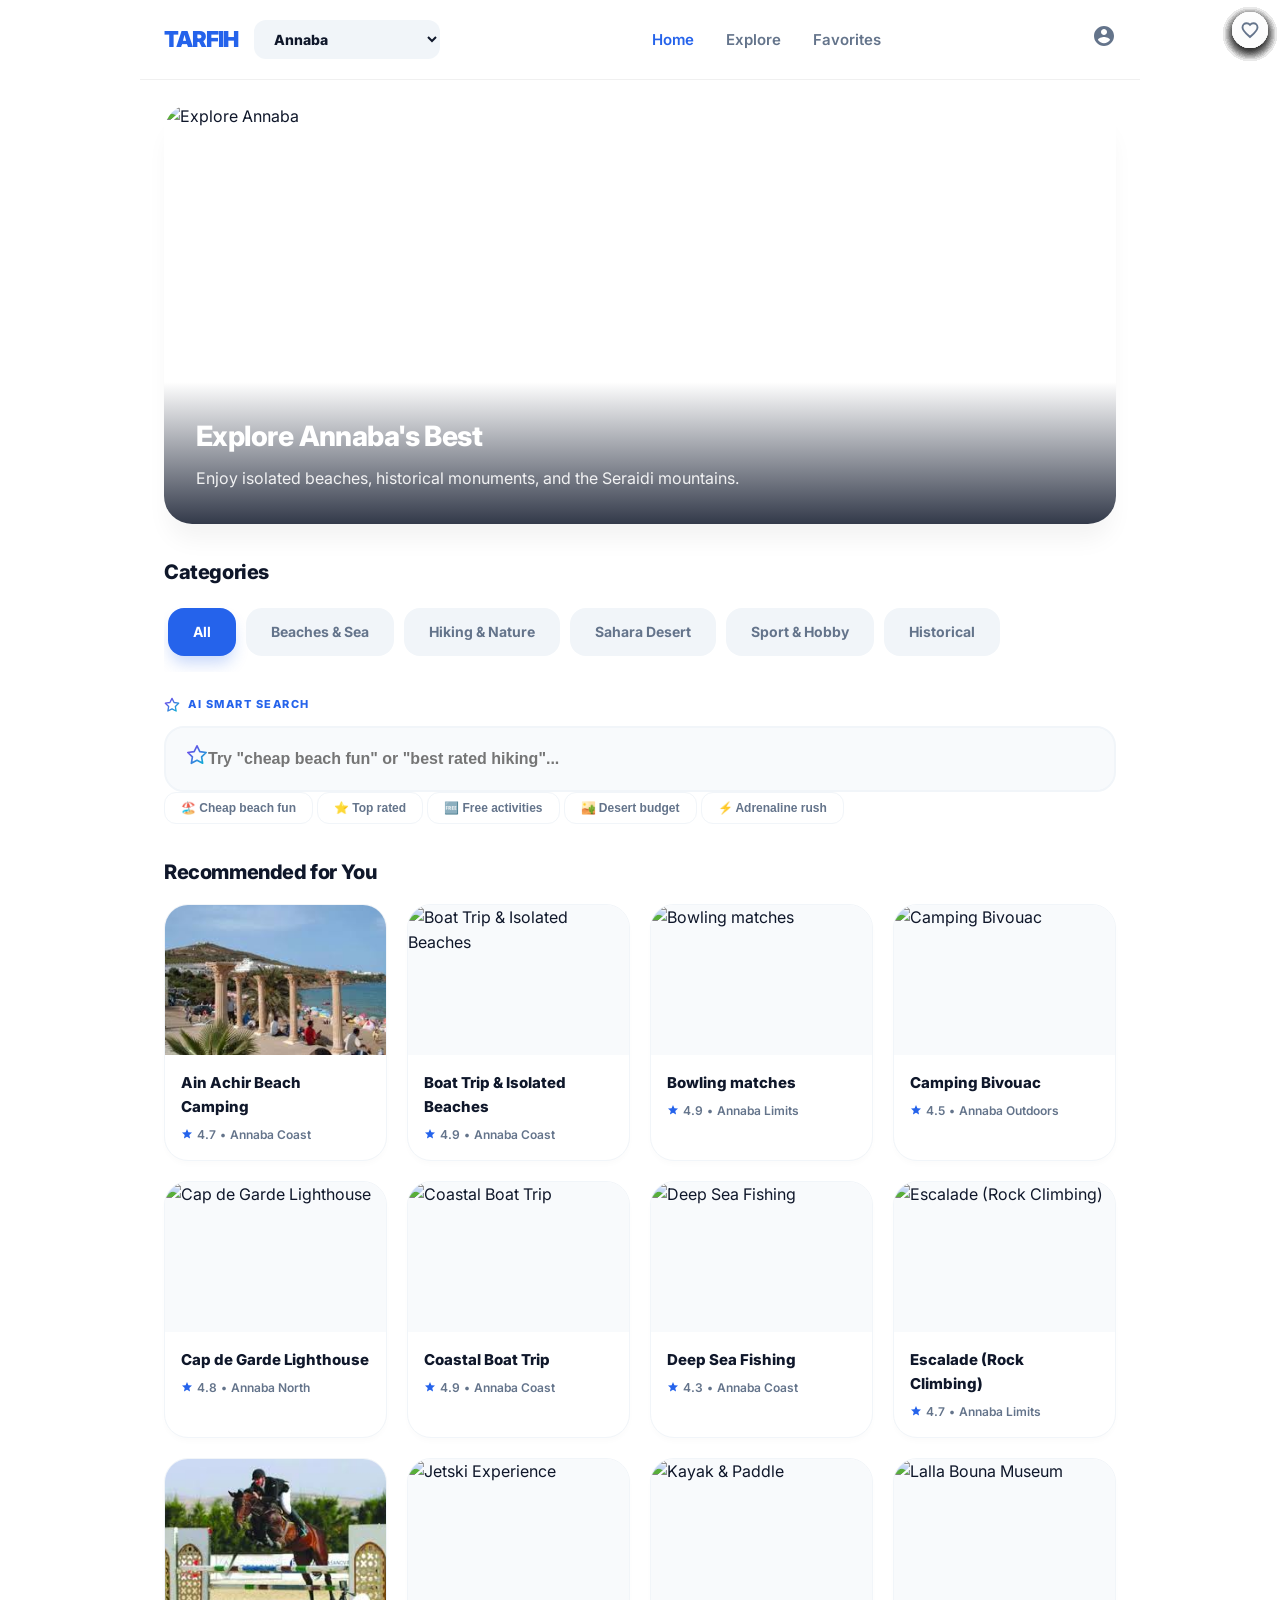
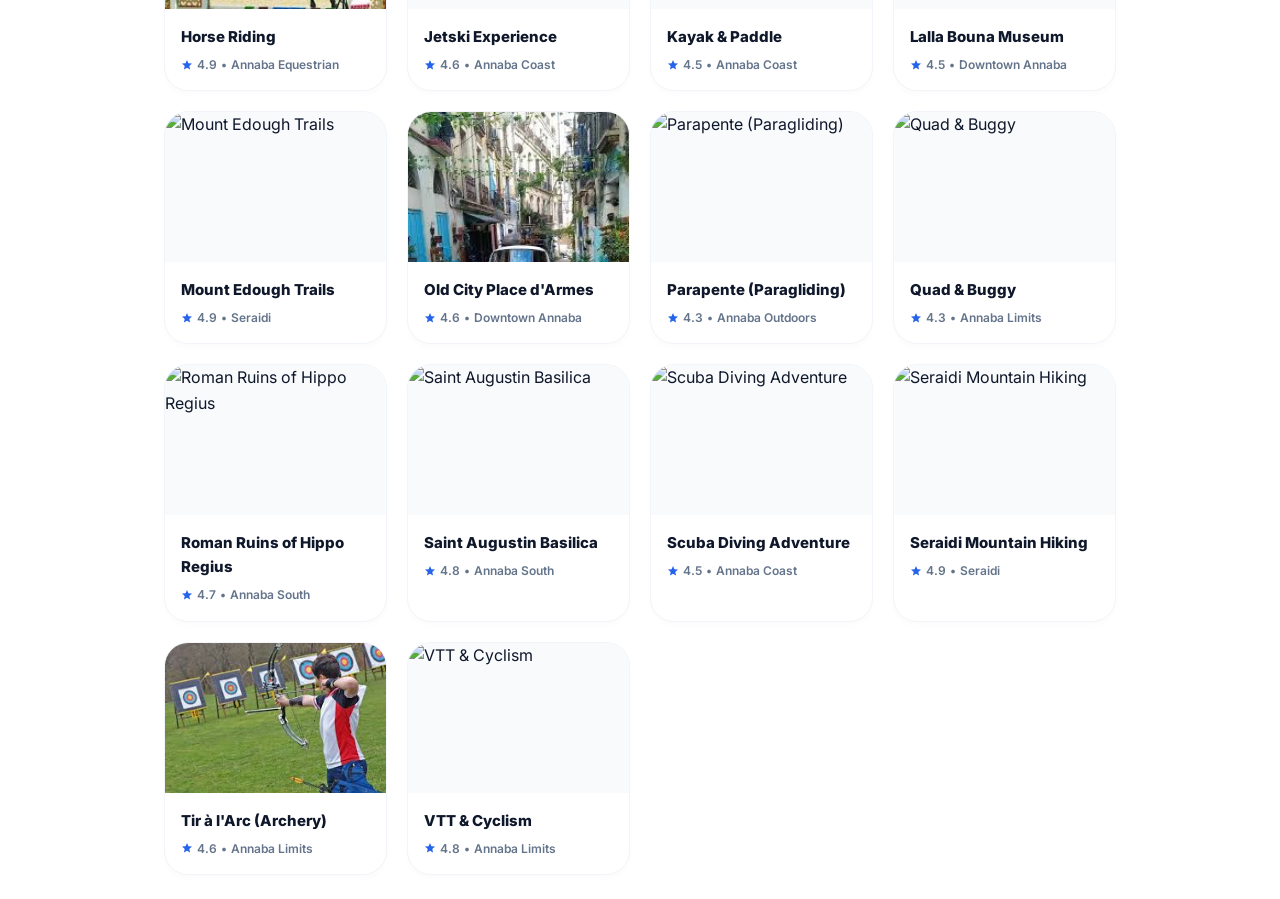
==== index.html @ d7047abb "Initialize project and add hosting configurations" ====
<!DOCTYPE html>
<html lang="en">

<head>
    <meta charset="UTF-8">
    <meta name="viewport" content="width=device-width, initial-scale=1.0">
    <title>Tarfih - Tourism & Entertainment</title>
    <link rel="stylesheet" href="style.css">
    <link href="https://fonts.googleapis.com/css2?family=Inter:wght@400;500;600;700;800&display=swap" rel="stylesheet">
</head>

<body>
    <div class="app-container">
        <header>
            <div class="header-left" style="display: flex; align-items: center; gap: 16px;">
                <div class="logo">TARFIH</div>
                <select id="location-select" class="location-select">
                    <option value="Annaba" selected>Annaba</option>
                    <option value="Algiers">Algiers</option>
                    <option value="Oran">Oran</option>
                    <option value="Jijel">Jijel</option>
                    <option value="Skikda">Skikda</option>
                    <option value="Adrar">Adrar</option>
                    <option value="Tamanrasset">Tamanrasset</option>
                    <option value="Tamenrasset">Tamenrasset</option>
                    <option value="Timimoun">Timimoun</option>
                    <option value="Ilizi">Ilizi</option>
                    <option value="Djanet">Djanet</option>
                    <option value="Current">📍 Use My Location</option>
                </select>
            </div>
            <nav class="desktop-nav">
                <div class="nav-item active" data-target="home">Home</div>
                <div class="nav-item" data-target="explore">Explore</div>
                <div class="nav-item" data-target="favorites">Favorites</div>
            </nav>
            <div class="user-profile nav-item" data-target="profile" style="cursor: pointer;">
                <svg viewBox="0 0 24 24" width="24" height="24" fill="currentColor">
                    <path
                        d="M12 2C6.48 2 2 6.48 2 12s4.48 10 10 10 10-4.48 10-10S17.52 2 12 2zm0 3c1.66 0 3 1.34 3 3s-1.34 3-3 3-3-1.34-3-3 1.34-3 3-3zm0 14.2c-2.5 0-4.71-1.28-6-3.22.03-1.99 4-3.08 6-3.08 1.99 0 5.97 1.09 6 3.08-1.29 1.94-3.5 3.22-6 3.22z" />
                </svg>
            </div>
        </header>

        <main id="app-content">
            <!-- In Progress Message (Hidden by default) -->
            <div id="in-progress-message" class="in-progress-container" style="display: none;">
                <div class="in-progress-icon">🚧</div>
                <h3>We're expanding!</h3>
                <p>Tarfih is currently only available fully in Annaba. We are working hard to bring the best experiences
                    to <span id="target-city-name">this location</span> soon.</p>
            </div>

            <!-- Home Section -->
            <section id="home" class="section active">
                <div class="featured-card">
                    <img src="https://billetsalgerie.com/wp-content/uploads/2025/04/Annaba.jpg" alt="Explore Annaba"
                        id="featured-img" style="object-position: center;">
                    <div class="featured-content">
                        <h2>Explore Annaba's Best</h2>
                        <p>Enjoy isolated beaches, historical monuments, and the Seraidi mountains.</p>
                    </div>
                </div>

                <h2>Categories</h2>
                <div class="categories">
                    <div class="category-pill active" data-cat="All">All</div>
                    <div class="category-pill" data-cat="Beaches">Beaches & Sea</div>
                    <div class="category-pill" data-cat="Hiking">Hiking & Nature</div>
                    <div class="category-pill" data-cat="Sahara">Sahara Desert</div>
                    <div class="category-pill" data-cat="Sport">Sport & Hobby</div>
                    <div class="category-pill" data-cat="Historical">Historical</div>
                </div>

                <div class="ai-search-wrapper">
                    <div class="ai-search-label">
                        <svg viewBox="0 0 24 24" width="16" height="16" fill="none" stroke="url(#ai-grad-label)"
                            stroke-width="2" stroke-linecap="round" stroke-linejoin="round">
                            <defs>
                                <linearGradient id="ai-grad-label" x1="0%" y1="0%" x2="100%" y2="100%">
                                    <stop offset="0%" stop-color="#7C3AED" />
                                    <stop offset="100%" stop-color="#06B6D4" />
                                </linearGradient>
                            </defs>
                            <path
                                d="M12 2L15.09 8.26L22 9.27L17 14.14L18.18 21.02L12 17.77L5.82 21.02L7 14.14L2 9.27L8.91 8.26L12 2Z" />
                        </svg>
                        <span>AI Smart Search</span>
                    </div>
                    <div class="ai-search-container" id="ai-search-container">
                        <div class="ai-search-icon">
                            <svg viewBox="0 0 24 24" width="22" height="22" fill="none" stroke="url(#ai-grad)"
                                stroke-width="1.8" stroke-linecap="round" stroke-linejoin="round">
                                <defs>
                                    <linearGradient id="ai-grad" x1="0%" y1="0%" x2="100%" y2="100%">
                                        <stop offset="0%" stop-color="#7C3AED" />
                                        <stop offset="100%" stop-color="#06B6D4" />
                                    </linearGradient>
                                </defs>
                                <path
                                    d="M12 2L15.09 8.26L22 9.27L17 14.14L18.18 21.02L12 17.77L5.82 21.02L7 14.14L2 9.27L8.91 8.26L12 2Z" />
                            </svg>
                        </div>
                        <input type="text" id="ai-search-input"
                            placeholder='Try "cheap beach fun" or "best rated hiking"...' autocomplete="off">
                        <button class="ai-search-clear" id="ai-search-clear" title="Clear search"
                            style="display:none;">&times;</button>
                    </div>
                    <div class="ai-search-chips" id="ai-search-chips">
                        <button class="ai-chip" data-query="cheap beach activities">&#127958;&#65039; Cheap beach
                            fun</button>
                        <button class="ai-chip" data-query="best rated adventure">&#11088; Top rated</button>
                        <button class="ai-chip" data-query="free things to do">&#127379; Free activities</button>
                        <button class="ai-chip" data-query="desert experience under 5000">&#127964;&#65039; Desert
                            budget</button>
                        <button class="ai-chip" data-query="adrenaline sports">&#9889; Adrenaline rush</button>
                    </div>
                    <div class="ai-search-summary" id="ai-search-summary" style="display:none;"></div>
                </div>

                <h2>Recommended for You</h2>
                <div class="card-grid" id="recommended-grid">
                    <!-- Cards will be injected by JS -->
                </div>
            </section>

            <!-- Explore Section -->
            <section id="explore" class="section">
                <h2>Explore New Places</h2>
                <div class="card-grid" id="explore-grid">
                    <!-- Cards will be injected by JS -->
                </div>
            </section>

            <!-- Favorites Section -->
            <section id="favorites" class="section">
                <h2>Your Favorites</h2>
                <div class="card-grid" id="favorites-grid">
                    <p style="color: var(--text-muted); text-align: center; margin-top: 40px;">No favorites yet. Start
                        exploring!</p>
                </div>
            </section>

            <!-- Profile Section -->
            <section id="profile" class="section">
                <h2>Profile</h2>
                <div class="profile-card"
                    style="background: var(--surface); padding: 24px; border-radius: 20px; text-align: center;">
                    <div
                        style="width: 80px; height: 80px; background: var(--primary); border-radius: 50%; margin: 0 auto 16px;">
                    </div>
                    <h3>Guest User</h3>
                    <p style="color: var(--text-muted);">Sign in to save your progress</p>
                </div>
            </section>

            <!-- Offer Details Section (Hidden by default, shown via JS) -->
            <section id="offer-details" class="section">
                <button id="back-button"
                    style="background: none; border: none; color: var(--text); display: flex; align-items: center; gap: 8px; font-size: 16px; margin-bottom: 20px; cursor: pointer;">
                    <svg width="24" height="24" fill="currentColor" viewBox="0 0 24 24">
                        <path d="M20 11H7.83l5.59-5.59L12 4l-8 8 8 8 1.41-1.41L7.83 13H20v-2z" />
                    </svg>
                    Back
                </button>
                <div id="offer-content">
                    <!-- Dynamic details injected via JS -->
                </div>
            </section>
        </main>

        <nav class="bottom-nav">
            <div class="nav-item active" data-target="home">
                <svg viewBox="0 0 24 24" fill="currentColor">
                    <path d="M10 20v-6h4v6h5v-8h3L12 3 2 12h3v8z" />
                </svg>
                <div class="nav-label">Home</div>
            </div>
            <div class="nav-item" data-target="explore">
                <svg viewBox="0 0 24 24" fill="currentColor">
                    <path
                        d="M15.5 14h-.79l-.28-.27C15.41 12.59 16 11.11 16 9.5 16 5.91 13.09 3 9.5 3S3 5.91 3 9.5 5.91 16 9.5 16c1.61 0 3.09-.59 4.23-1.57l.27.28v.79l5 4.99L20.49 19l-4.99-5zm-6 0C7.01 14 5 11.99 5 9.5S7.01 5 9.5 5 14 7.01 14 9.5 11.99 14 9.5 14z" />
                </svg>
                <div class="nav-label">Explore</div>
            </div>
            <div class="nav-item" data-target="favorites">
                <svg viewBox="0 0 24 24" fill="currentColor">
                    <path
                        d="M12 21.35l-1.45-1.32C5.4 15.36 2 12.28 2 8.5 2 5.42 4.42 3 7.5 3c1.74 0 3.41.81 4.5 2.09C13.09 3.81 14.76 3 16.5 3 19.58 3 22 5.42 22 8.5c0 3.78-3.4 6.86-8.55 11.54L12 21.35z" />
                </svg>
                <div class="nav-label">Favorites</div>
            </div>
            <div class="nav-item" data-target="profile">
                <svg viewBox="0 0 24 24" fill="currentColor">
                    <path
                        d="M12 12c2.21 0 4-1.79 4-4s-1.79-4-4-4-4 1.79-4 4 1.79 4 4 4zm0 2c-2.67 0-8 1.34-8 4v2h16v-2c0-2.66-5.33-4-8-4z" />
                </svg>
                <div class="nav-label">Profile</div>
            </div>
        </nav>
    </div>
    <div id="modal-container"></div>
    <script src="script.js"></script>
</body>

</html>
---- style.css ----
:root {
    --primary: #2563eb;
    /* Modern Blue */
    --secondary: #1e40af;
    /* Darker Blue */
    --background: #ffffff;
    /* Pure White */
    --surface: #f8fafc;
    /* Light Cyan-Gray */
    --text: #0f172a;
    /* Deep Slate */
    --text-muted: #64748b;
    /* Muted Slate */
    --accent: #ef4444;
    /* Vibrant Red */
    --font-family: 'Inter', sans-serif;
    --shadow: 0 4px 6px -1px rgba(0, 0, 0, 0.1), 0 2px 4px -1px rgba(0, 0, 0, 0.06);
    --glass-bg: rgba(255, 255, 255, 0.82);
    --glass-border: rgba(0, 0, 0, 0.06);
}

* {
    margin: 0;
    padding: 0;
    box-sizing: border-box;
}

body {
    font-family: var(--font-family);
    background-color: var(--background);
    color: var(--text);
    line-height: 1.6;
    overflow-x: hidden;
    -webkit-tap-highlight-color: transparent;
}

.app-container {
    max-width: 100%;
    margin: 0 auto;
    min-height: 100vh;
    display: flex;
    flex-direction: column;
    padding-bottom: 70px;
    /* Space for bottom nav */
}

@media (min-width: 768px) {
    .app-container {
        max-width: 1000px; /* Slimmer for light mode elegance */
        padding-bottom: 0;
    }
}

/* Header */
header {
    padding: 20px 24px;
    display: flex;
    justify-content: space-between;
    align-items: center;
    position: sticky;
    top: 0;
    z-index: 1000;
    backdrop-filter: blur(16px);
    background: var(--glass-bg);
    border-bottom: 1px solid var(--glass-border);
}

.logo {
    font-size: 22px;
    font-weight: 900;
    letter-spacing: -1px;
    color: var(--primary);
}

.desktop-nav {
    display: none;
    gap: 32px;
}

.desktop-nav .nav-item {
    font-size: 15px;
    font-weight: 600;
    color: var(--text-muted);
    cursor: pointer;
    transition: all 0.2s cubic-bezier(0.4, 0, 0.2, 1);
}

.desktop-nav .nav-item:hover,
.desktop-nav .nav-item.active {
    color: var(--primary);
}

@media (min-width: 768px) {
    .desktop-nav {
        display: flex;
    }
}

/* Section Transitions */
.section {
    padding: 24px;
    display: none;
    animation: slideUp 0.6s cubic-bezier(0.16, 1, 0.3, 1);
}

.section.active {
    display: block;
}

@keyframes slideUp {
    from {
        opacity: 0;
        transform: translateY(20px);
    }
    to {
        opacity: 1;
        transform: translateY(0);
    }
}

h2 {
    font-size: 20px;
    margin: 24px 0 16px;
    font-weight: 800;
    color: var(--text);
    letter-spacing: -0.02em;
}

/* Featured Card Reset */
.featured-card {
    position: relative;
    width: 100%;
    height: 240px;
    border-radius: 28px;
    overflow: hidden;
    margin-bottom: 32px;
    box-shadow: 0 20px 25px -5px rgba(0, 0, 0, 0.05);
}

@media (min-width: 768px) {
    .featured-card { height: 420px; }
}

.featured-card img {
    width: 100%;
    height: 100%;
    object-fit: cover;
}

.featured-content {
    position: absolute;
    bottom: 0;
    left: 0;
    right: 0;
    padding: 32px;
    background: linear-gradient(transparent, rgba(15, 23, 42, 0.85));
}

.featured-content h2 { color: white; margin: 0 0 8px; font-size: 28px; }
.featured-content p { color: rgba(255, 255, 255, 0.9); font-size: 16px; }

/* Category Pills Enhancement */
.categories {
    display: flex;
    gap: 10px;
    overflow-x: auto;
    padding: 4px 4px 16px;
    margin-bottom: 24px;
    scrollbar-width: none;
}

.categories::-webkit-scrollbar { display: none; }

.category-pill {
    padding: 12px 24px;
    background: #f1f5f9;
    color: var(--text-muted);
    border-radius: 16px;
    white-space: nowrap;
    font-size: 14px;
    font-weight: 700;
    cursor: pointer;
    transition: all 0.3s ease;
    border: 1px solid transparent;
}

.category-pill:hover { background: #e2e8f0; color: var(--text); }

.category-pill.active {
    background: var(--primary);
    color: white;
    box-shadow: 0 10px 15px -3px rgba(37, 99, 235, 0.25);
}

/* Card Grid & Cards */
.card-grid {
    display: grid;
    grid-template-columns: repeat(2, 1fr);
    gap: 16px;
}

@media (min-width: 768px) {
    .card-grid {
        grid-template-columns: repeat(auto-fill, minmax(220px, 1fr));
        gap: 20px;
    }
}

.venue-card {
    background: white;
    border-radius: 24px;
    overflow: hidden;
    border: 1px solid #f1f5f9;
    transition: all 0.4s cubic-bezier(0.175, 0.885, 0.32, 1.275);
    box-shadow: 0 4px 6px -1px rgba(0, 0, 0, 0.02);
}

.venue-card:hover {
    transform: translateY(-8px);
    box-shadow: 0 20px 25px -5px rgba(0, 0, 0, 0.08);
    border-color: var(--primary);
}

.venue-img {
    height: 150px;
    background: #f8fafc;
}

.venue-info { padding: 16px; }
.venue-title { font-size: 15px; font-weight: 800; color: var(--text); margin-bottom: 6px; }
.venue-meta { font-size: 12px; font-weight: 600; color: var(--text-muted); display: flex; align-items: center; gap: 4px; }

/* AI search Refined for Light Mode */
.ai-search-wrapper { margin: 16px 0 32px; }
.ai-search-label { 
    display: flex; 
    align-items: center; 
    gap: 8px; 
    margin-bottom: 12px; 
    font-size: 11px; 
    font-weight: 800; 
    color: var(--primary); 
    text-transform: uppercase; 
    letter-spacing: 1.5px;
}

.ai-search-container {
    display: flex;
    align-items: center;
    background: #f8fafc;
    border: 2px solid #f1f5f9;
    border-radius: 20px;
    padding: 16px 20px;
    transition: all 0.3s cubic-bezier(0.4, 0, 0.2, 1);
}

.ai-search-container:focus-within {
    background: white;
    border-color: var(--primary);
    box-shadow: 0 0 0 4px rgba(37, 99, 235, 0.08);
}

#ai-search-input {
    flex: 1;
    background: transparent;
    border: none;
    color: var(--text);
    font-size: 16px;
    font-weight: 600;
    outline: none;
}

.ai-chip {
    padding: 8px 16px;
    background: white;
    border: 1px solid #f1f5f9;
    border-radius: 12px;
    font-size: 12px;
    font-weight: 700;
    color: var(--text-muted);
    transition: all 0.2s;
}

.ai-chip:hover { border-color: var(--primary); color: var(--primary); }
.ai-chip.active { background: #eff6ff; color: var(--primary); border-color: var(--primary); }

.ai-search-summary {
    margin-top: 16px;
    background: #f0f9ff;
    border: 1px solid #e0f2fe;
    padding: 12px 16px;
    border-radius: 14px;
    font-size: 13px;
    color: #0369a1;
    font-weight: 600;
}

.ai-keyword { background: #bae6fd; padding: 2px 8px; border-radius: 6px; color: #0284c7; }

/* Bottom Nav Light */
.bottom-nav {
    position: fixed;
    bottom: 0;
    left: 0;
    width: 100%;
    height: 75px;
    background: rgba(255, 255, 255, 0.9);
    backdrop-filter: blur(12px);
    display: flex;
    justify-content: space-around;
    align-items: center;
    border-top: 1px solid var(--glass-border);
}

@media (min-width: 768px) { .bottom-nav { display: none; } }

.nav-item { color: var(--text-muted); font-weight: 700; }
.nav-item.active { color: var(--primary); }
.nav-label { font-size: 11px; margin-top: 4px; }

/* Offer Details Expansion */
.offer-hero { width: 100%; height: 280px; border-radius: 32px; box-shadow: 0 20px 25px -5px rgba(0, 0, 0, 0.05); }
@media (min-width: 768px) { .offer-hero { height: 500px; } }

.offer-header { margin: 24px 0 16px; }
.offer-title { font-size: 32px; font-weight: 900; letter-spacing: -0.04em; }
.offer-price { font-size: 24px; font-weight: 900; color: var(--primary); }

.offer-provider-card {
    background: #f8fafc;
    border: 1px solid #f1f5f9;
    padding: 24px;
    border-radius: 24px;
    margin-bottom: 32px;
}

.provider-avatar { width: 56px; height: 56px; background: var(--primary); border-radius: 16px; color: white; display:flex; align-items:center; justify-content:center; font-size: 20px; font-weight: 900; }

.offer-description { font-size: 17px; line-height: 1.8; color: var(--text-muted); margin-bottom: 40px; }

.book-btn {
    width: 100%;
    padding: 22px;
    background: var(--primary);
    color: white;
    border: none;
    border-radius: 20px;
    font-size: 17px;
    font-weight: 800;
    transition: all 0.3s cubic-bezier(0.34, 1.56, 0.64, 1);
    box-shadow: 0 10px 15px -3px rgba(37, 99, 235, 0.3);
}

.book-btn:hover { transform: translateY(-3px); box-shadow: 0 20px 25px -5px rgba(37, 99, 235, 0.3); }

/* Location Selector Refined */
.location-select {
    background: #f1f5f9;
    font-family: var(--font-family);
    border: none;
    padding: 10px 16px;
    border-radius: 12px;
    color: var(--text);
    font-weight: 800;
    font-size: 14px;
    cursor: pointer;
}

.in-progress-container { padding: 80px 24px; text-align: center; }
.in-progress-icon { font-size: 72px; margin-bottom: 24px; }

/* Favorites Heart Icon */
.heart-btn {
    position: absolute;
    top: 12px;
    right: 12px;
    width: 36px;
    height: 36px;
    background: rgba(255, 255, 255, 0.85);
    backdrop-filter: blur(8px);
    border-radius: 50%;
    display: flex;
    align-items: center;
    justify-content: center;
    cursor: pointer;
    transition: all 0.3s cubic-bezier(0.175, 0.885, 0.32, 1.275);
    z-index: 10;
    border: none;
    box-shadow: 0 4px 12px rgba(0,0,0,0.1);
}

.heart-btn svg {
    width: 18px;
    height: 18px;
    fill: none;
    stroke: var(--text-muted);
    stroke-width: 2.5;
    transition: all 0.3s ease;
}

.heart-btn.active svg {
    fill: #ff4d6d;
    stroke: #ff4d6d;
    animation: heartBeat 0.4s ease-out;
}

@keyframes heartBeat {
    0% { transform: scale(1); }
    50% { transform: scale(1.3); }
    100% { transform: scale(1); }
}

/* Modal System */
.modal-overlay {
    position: fixed;
    top: 0;
    left: 0;
    width: 100%;
    height: 100%;
    background: rgba(15, 23, 42, 0.4);
    backdrop-filter: blur(8px);
    z-index: 5000;
    display: flex;
    align-items: flex-end;
    justify-content: center;
    opacity: 0;
    visibility: hidden;
    transition: all 0.4s cubic-bezier(0.16, 1, 0.3, 1);
}

@media (min-width: 768px) {
    .modal-overlay { align-items: center; }
}

.modal-overlay.active {
    opacity: 1;
    visibility: visible;
}

.modal-card {
    background: white;
    width: 100%;
    max-width: 500px;
    border-radius: 32px 32px 0 0;
    padding: 32px;
    transform: translateY(100%);
    transition: transform 0.4s cubic-bezier(0.16, 1, 0.3, 1);
    box-shadow: 0 -10px 40px rgba(0,0,0,0.1);
}

@media (min-width: 768px) {
    .modal-card { border-radius: 32px; transform: translateY(30px) scale(0.95); }
}

.modal-overlay.active .modal-card {
    transform: translateY(0) scale(1);
}

.modal-header {
    display: flex;
    justify-content: space-between;
    align-items: center;
    margin-bottom: 24px;
}

.modal-close {
    width: 32px;
    height: 32px;
    border-radius: 50%;
    background: #f1f5f9;
    border: none;
    cursor: pointer;
    font-size: 20px;
}

.form-group {
    margin-bottom: 20px;
}

.form-group label {
    display: block;
    font-size: 13px;
    font-weight: 700;
    margin-bottom: 8px;
    color: var(--text-muted);
}

.form-input {
    width: 100%;
    padding: 14px 18px;
    background: #f8fafc;
    border: 2px solid #f1f5f9;
    border-radius: 12px;
    font-family: inherit;
    font-size: 15px;
    font-weight: 600;
    outline: none;
    transition: border-color 0.2s;
}

.form-input:focus { border-color: var(--primary); }

/* Success Animation */
.booking-success {
    text-align: center;
    padding: 20px 0;
}

.success-icon {
    width: 80px;
    height: 80px;
    background: #22c55e;
    color: white;
    border-radius: 50%;
    display: flex;
    align-items: center;
    justify-content: center;
    font-size: 40px;
    margin: 0 auto 20px;
    animation: successPop 0.6s cubic-bezier(0.175, 0.885, 0.32, 1.275);
}

@keyframes successPop {
    0% { transform: scale(0); }
    80% { transform: scale(1.1); }
    100% { transform: scale(1); }
}
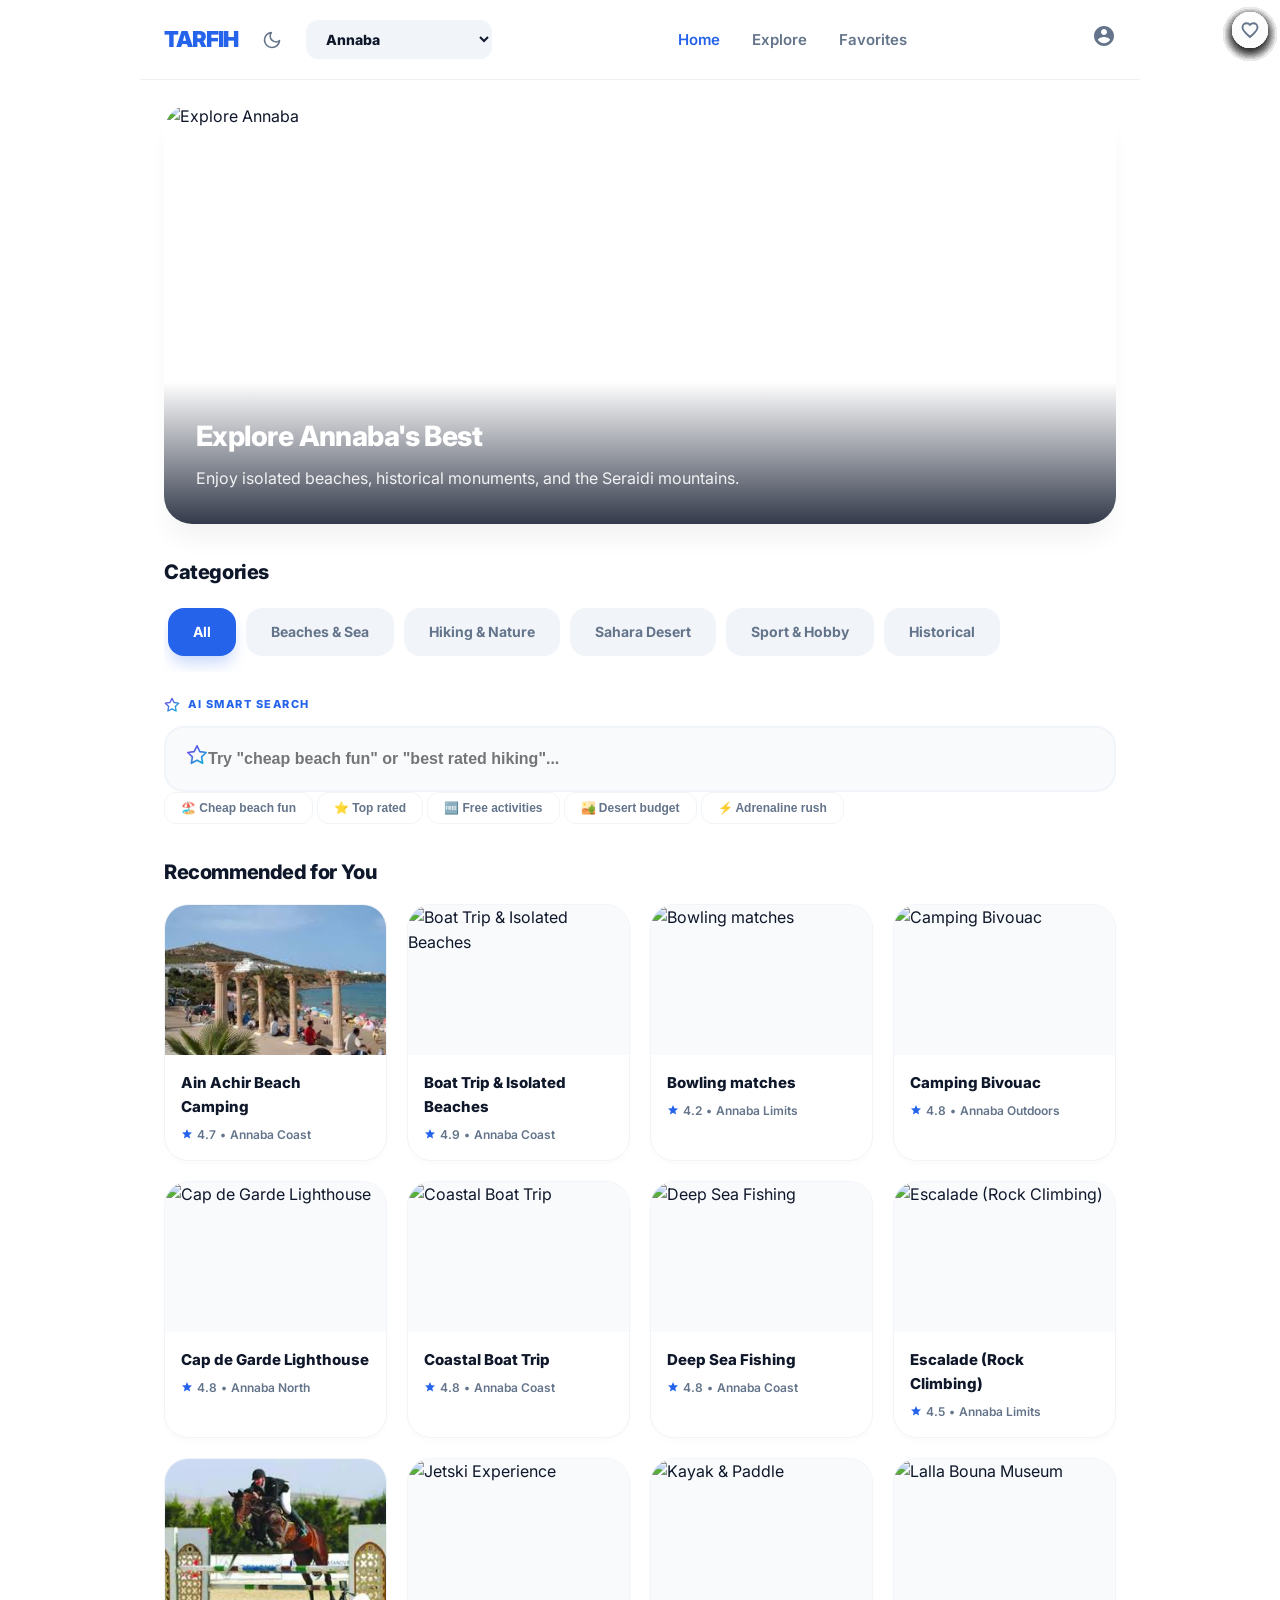
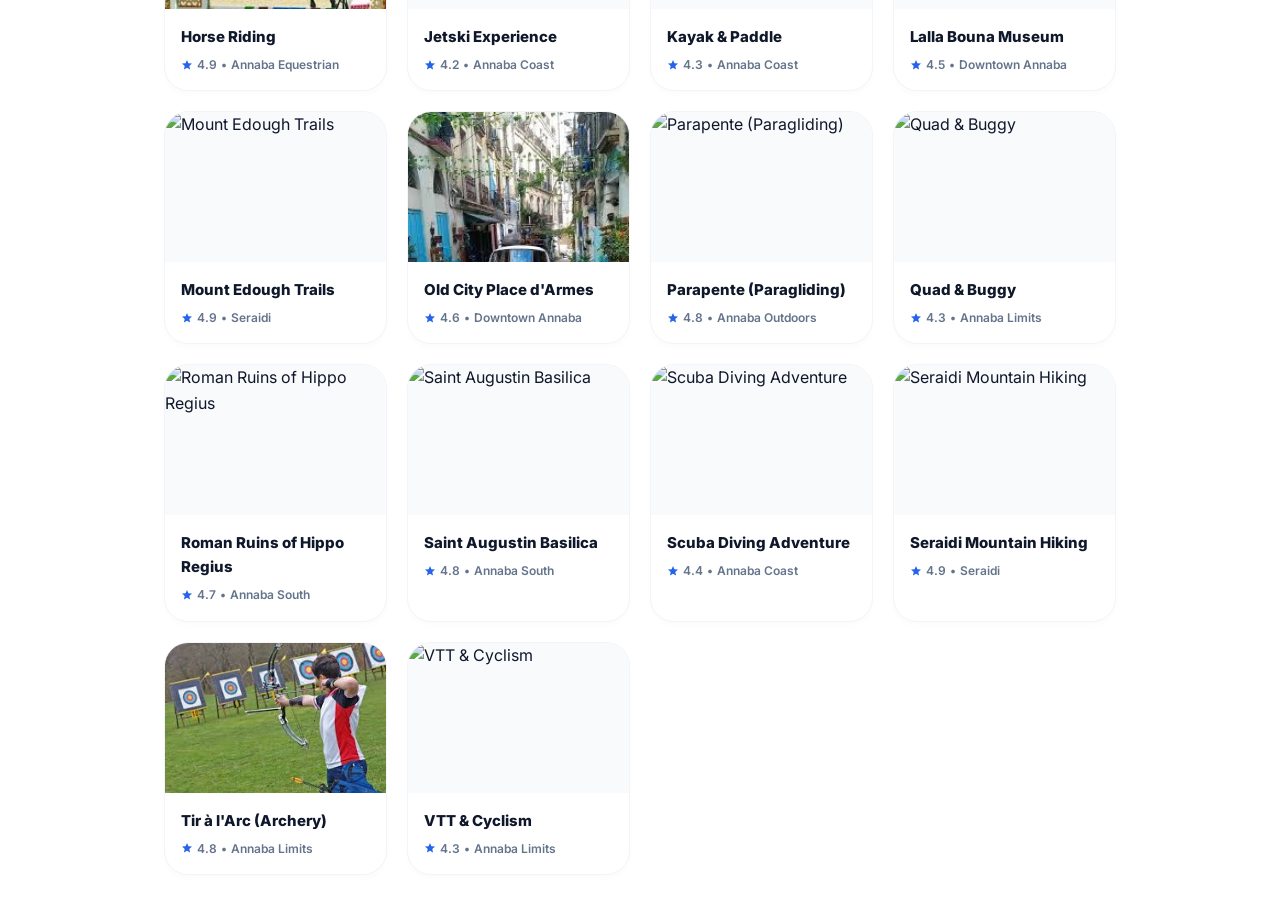
==== commit f1f0d200: "feat: Add dark mode toggle" ====
--- a/index.html
+++ b/index.html
@@ -14,6 +14,10 @@
         <header>
             <div class="header-left" style="display: flex; align-items: center; gap: 16px;">
                 <div class="logo">TARFIH</div>
+                <button class="theme-toggle" id="theme-toggle" aria-label="Toggle Dark Mode">
+                    <svg class="moon-icon" viewBox="0 0 24 24"><path d="M21 12.79A9 9 0 1 1 11.21 3 7 7 0 0 0 21 12.79z"></path></svg>
+                    <svg class="sun-icon" viewBox="0 0 24 24"><circle cx="12" cy="12" r="5"></circle><line x1="12" y1="1" x2="12" y2="3"></line><line x1="12" y1="21" x2="12" y2="23"></line><line x1="4.22" y1="4.22" x2="5.64" y2="5.64"></line><line x1="18.36" y1="18.36" x2="19.78" y2="19.78"></line><line x1="1" y1="12" x2="3" y2="12"></line><line x1="21" y1="12" x2="23" y2="12"></line><line x1="4.22" y1="19.78" x2="5.64" y2="18.36"></line><line x1="18.36" y1="5.64" x2="19.78" y2="4.22"></line></svg>
+                </button>
                 <select id="location-select" class="location-select">
                     <option value="Annaba" selected>Annaba</option>
                     <option value="Algiers">Algiers</option>
--- a/style.css
+++ b/style.css
@@ -19,6 +19,17 @@
     --glass-border: rgba(0, 0, 0, 0.06);
 }
 
+:root.dark-theme {
+    --primary: #3b82f6;
+    --secondary: #60a5fa;
+    --background: #0f172a;
+    --surface: #1e293b;
+    --text: #f8fafc;
+    --text-muted: #94a3b8;
+    --glass-bg: rgba(15, 23, 42, 0.82);
+    --glass-border: rgba(255, 255, 255, 0.1);
+}
+
 * {
     margin: 0;
     padding: 0;
@@ -524,4 +535,41 @@
     0% { transform: scale(0); }
     80% { transform: scale(1.1); }
     100% { transform: scale(1); }
+}
+
+/* Theme Toggle Button */
+.theme-toggle {
+    background: none;
+    border: none;
+    color: var(--text-muted);
+    cursor: pointer;
+    padding: 8px;
+    border-radius: 50%;
+    display: flex;
+    align-items: center;
+    justify-content: center;
+    transition: all 0.2s ease;
+}
+
+.theme-toggle:hover {
+    color: var(--primary);
+    background: var(--surface);
+}
+
+.theme-toggle svg {
+    width: 20px;
+    height: 20px;
+    fill: none;
+    stroke: currentColor;
+    stroke-width: 2;
+    stroke-linecap: round;
+    stroke-linejoin: round;
+}
+
+:root.dark-theme .theme-toggle .moon-icon {
+    display: none;
+}
+
+:root:not(.dark-theme) .theme-toggle .sun-icon {
+    display: none;
 }
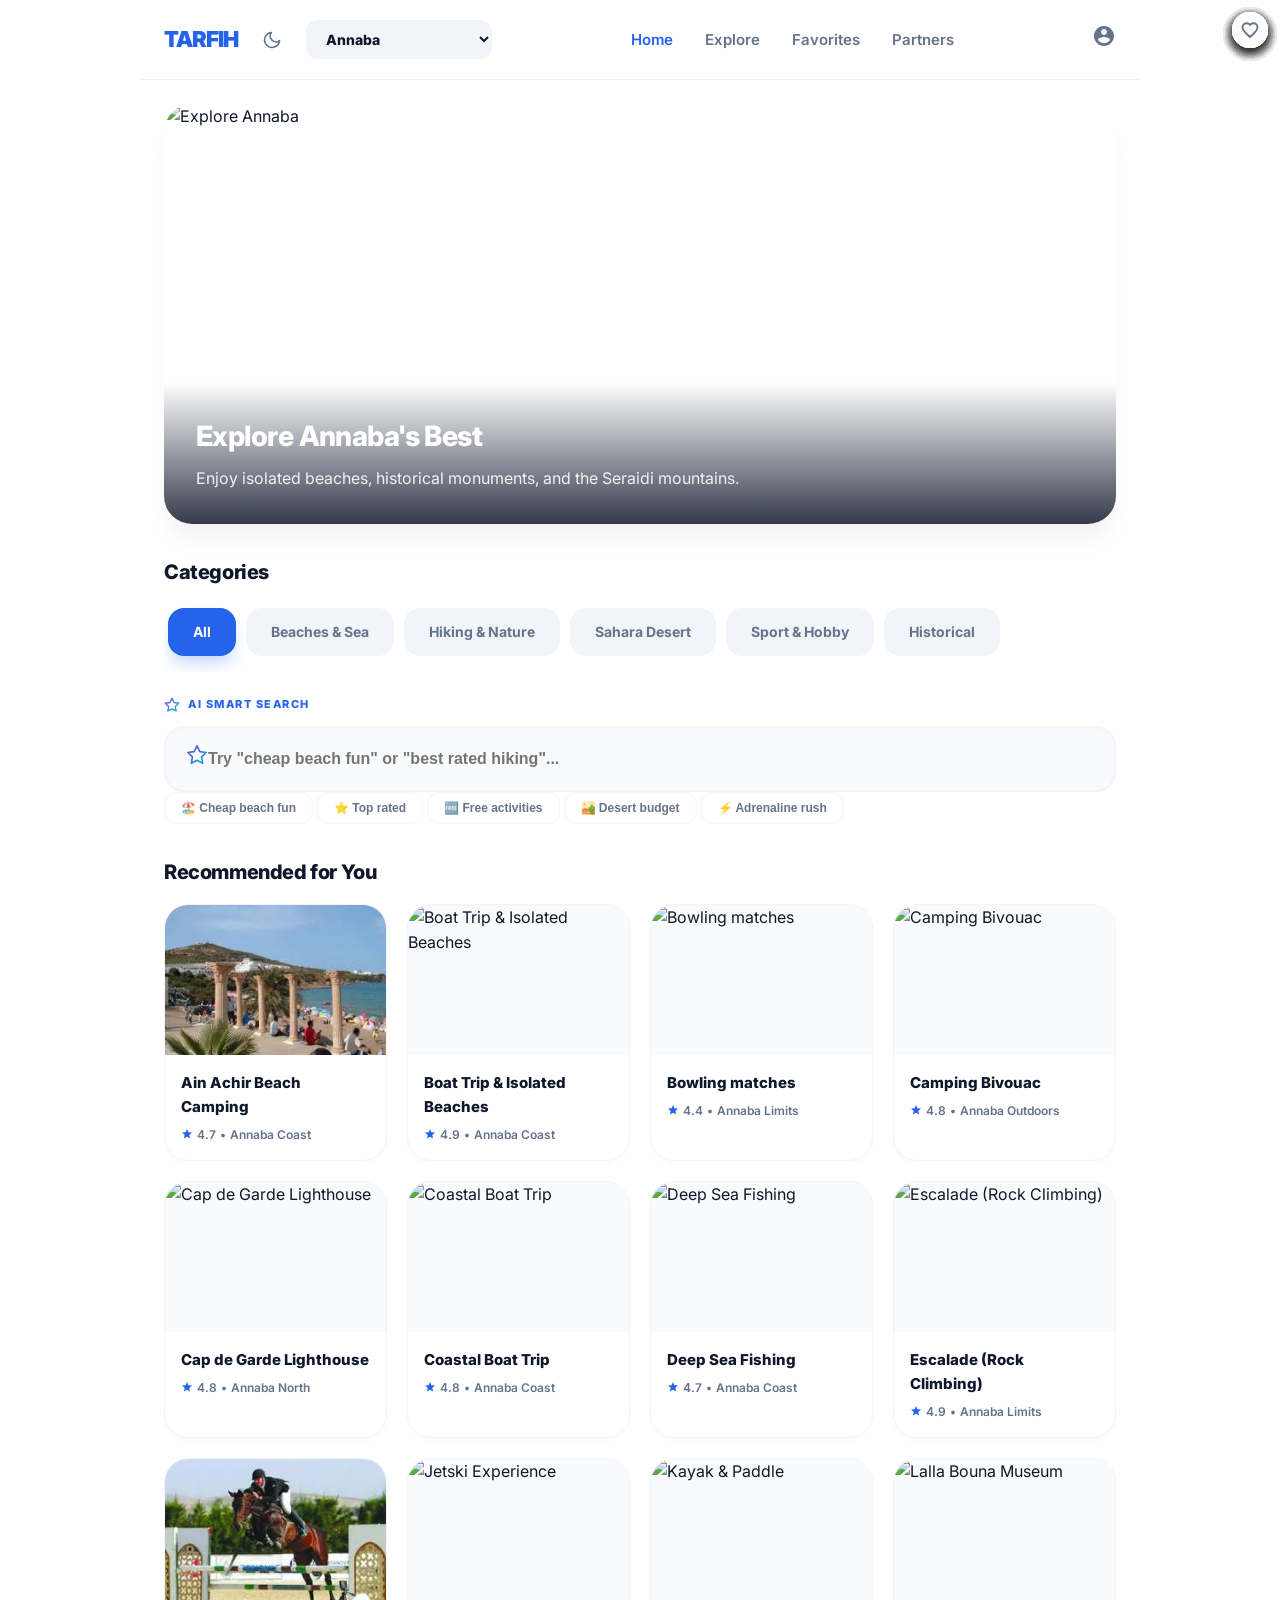
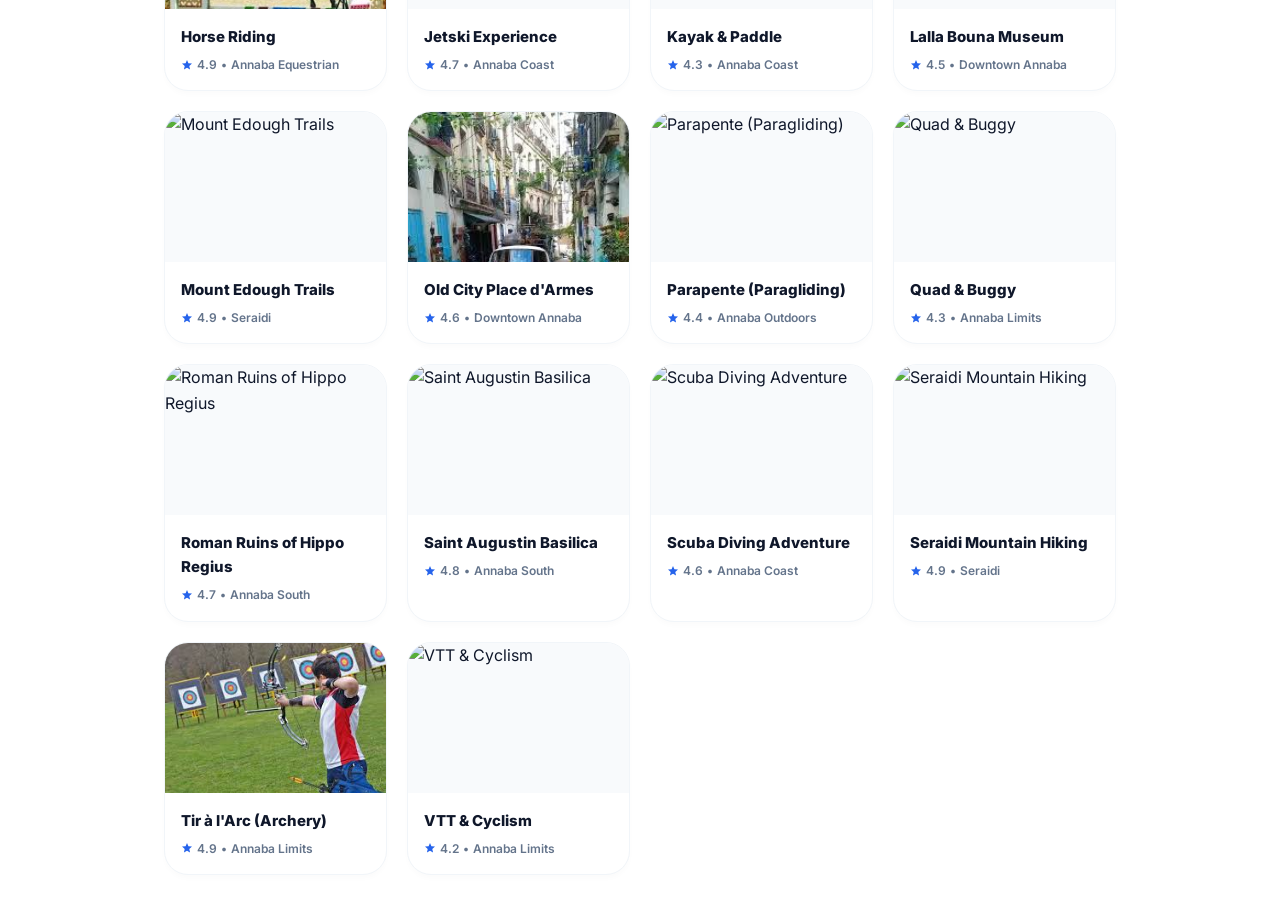
==== commit d3743d92: "updt" ====
--- a/index.html
+++ b/index.html
@@ -15,8 +15,20 @@
             <div class="header-left" style="display: flex; align-items: center; gap: 16px;">
                 <div class="logo">TARFIH</div>
                 <button class="theme-toggle" id="theme-toggle" aria-label="Toggle Dark Mode">
-                    <svg class="moon-icon" viewBox="0 0 24 24"><path d="M21 12.79A9 9 0 1 1 11.21 3 7 7 0 0 0 21 12.79z"></path></svg>
-                    <svg class="sun-icon" viewBox="0 0 24 24"><circle cx="12" cy="12" r="5"></circle><line x1="12" y1="1" x2="12" y2="3"></line><line x1="12" y1="21" x2="12" y2="23"></line><line x1="4.22" y1="4.22" x2="5.64" y2="5.64"></line><line x1="18.36" y1="18.36" x2="19.78" y2="19.78"></line><line x1="1" y1="12" x2="3" y2="12"></line><line x1="21" y1="12" x2="23" y2="12"></line><line x1="4.22" y1="19.78" x2="5.64" y2="18.36"></line><line x1="18.36" y1="5.64" x2="19.78" y2="4.22"></line></svg>
+                    <svg class="moon-icon" viewBox="0 0 24 24">
+                        <path d="M21 12.79A9 9 0 1 1 11.21 3 7 7 0 0 0 21 12.79z"></path>
+                    </svg>
+                    <svg class="sun-icon" viewBox="0 0 24 24">
+                        <circle cx="12" cy="12" r="5"></circle>
+                        <line x1="12" y1="1" x2="12" y2="3"></line>
+                        <line x1="12" y1="21" x2="12" y2="23"></line>
+                        <line x1="4.22" y1="4.22" x2="5.64" y2="5.64"></line>
+                        <line x1="18.36" y1="18.36" x2="19.78" y2="19.78"></line>
+                        <line x1="1" y1="12" x2="3" y2="12"></line>
+                        <line x1="21" y1="12" x2="23" y2="12"></line>
+                        <line x1="4.22" y1="19.78" x2="5.64" y2="18.36"></line>
+                        <line x1="18.36" y1="5.64" x2="19.78" y2="4.22"></line>
+                    </svg>
                 </button>
                 <select id="location-select" class="location-select">
                     <option value="Annaba" selected>Annaba</option>
@@ -37,6 +49,7 @@
                 <div class="nav-item active" data-target="home">Home</div>
                 <div class="nav-item" data-target="explore">Explore</div>
                 <div class="nav-item" data-target="favorites">Favorites</div>
+                <div class="nav-item" data-target="partners">Partners</div>
             </nav>
             <div class="user-profile nav-item" data-target="profile" style="cursor: pointer;">
                 <svg viewBox="0 0 24 24" width="24" height="24" fill="currentColor">
@@ -145,6 +158,15 @@
                 </div>
             </section>
 
+            <!-- Partners Section -->
+            <section id="partners" class="section">
+                <h2>Our Verified Partners</h2>
+                <p style="color: var(--text-muted); margin-bottom: 20px;">Discover the amazing companies providing these experiences.</p>
+                <div class="card-grid" id="partners-grid">
+                    <!-- Cards will be injected by JS -->
+                </div>
+            </section>
+
             <!-- Profile Section -->
             <section id="profile" class="section">
                 <h2>Profile</h2>
@@ -194,6 +216,12 @@
                 </svg>
                 <div class="nav-label">Favorites</div>
             </div>
+            <div class="nav-item" data-target="partners">
+                <svg viewBox="0 0 24 24" fill="currentColor">
+                    <path d="M16 11c1.66 0 2.99-1.34 2.99-3S17.66 5 16 5c-1.66 0-3 1.34-3 3s1.34 3 3 3zm-8 0c1.66 0 2.99-1.34 2.99-3S9.66 5 8 5C6.34 5 5 6.34 5 8s1.34 3 3 3zm0 2c-2.33 0-7 1.17-7 3.5V19h14v-2.5c0-2.33-4.67-3.5-7-3.5zm8 0c-.29 0-.62.02-.97.05 1.16.84 1.97 1.97 1.97 3.45V19h6v-2.5c0-2.33-4.67-3.5-7-3.5z"/>
+                </svg>
+                <div class="nav-label">Partners</div>
+            </div>
             <div class="nav-item" data-target="profile">
                 <svg viewBox="0 0 24 24" fill="currentColor">
                     <path
@@ -204,6 +232,7 @@
         </nav>
     </div>
     <div id="modal-container"></div>
+    <script src="db.js"></script>
     <script src="script.js"></script>
 </body>
 
--- a/style.css
+++ b/style.css
@@ -572,4 +572,146 @@
 
 :root:not(.dark-theme) .theme-toggle .sun-icon {
     display: none;
-}+}
+/* ===== PARTNERS PAGE ===== */
+.partner-card {
+    background: var(--surface);
+    border-radius: 20px;
+    overflow: hidden;
+    cursor: pointer;
+    transition: transform 0.25s ease, box-shadow 0.25s ease;
+    box-shadow: 0 4px 20px rgba(0,0,0,0.08);
+    display: flex;
+    flex-direction: column;
+}
+.partner-card:hover {
+    transform: translateY(-6px);
+    box-shadow: 0 16px 40px rgba(108,99,255,0.18);
+}
+.partner-card-img {
+    position: relative;
+    height: 180px;
+    overflow: hidden;
+}
+.partner-card-img img {
+    width: 100%;
+    height: 100%;
+    object-fit: cover;
+    transition: transform 0.4s ease;
+}
+.partner-card:hover .partner-card-img img {
+    transform: scale(1.06);
+}
+.partner-badge {
+    position: absolute;
+    top: 12px;
+    right: 12px;
+    background: var(--primary);
+    color: #fff;
+    font-size: 11px;
+    font-weight: 700;
+    padding: 4px 10px;
+    border-radius: 20px;
+    text-transform: uppercase;
+    letter-spacing: 0.5px;
+}
+.partner-card-body {
+    padding: 20px;
+    display: flex;
+    flex-direction: column;
+    gap: 14px;
+    flex: 1;
+}
+.partner-card-header {
+    display: flex;
+    align-items: center;
+    gap: 12px;
+}
+.partner-avatar-sm {
+    width: 42px;
+    height: 42px;
+    border-radius: 50%;
+    background: linear-gradient(135deg, var(--primary), var(--secondary));
+    color: #fff;
+    font-size: 18px;
+    font-weight: 800;
+    display: flex;
+    align-items: center;
+    justify-content: center;
+    flex-shrink: 0;
+}
+.partner-name {
+    font-size: 17px;
+    font-weight: 800;
+    margin: 0 0 2px;
+    color: var(--text);
+}
+.partner-city {
+    font-size: 12px;
+    color: var(--text-muted);
+    margin: 0;
+}
+.partner-desc {
+    font-size: 13px;
+    color: var(--text-muted);
+    line-height: 1.55;
+    margin: 0;
+}
+.partner-meta-grid {
+    display: grid;
+    grid-template-columns: 1fr 1fr;
+    gap: 10px 16px;
+}
+.partner-meta-item {
+    display: flex;
+    flex-direction: column;
+    gap: 2px;
+}
+.partner-meta-label {
+    font-size: 11px;
+    color: var(--text-muted);
+    font-weight: 600;
+    text-transform: uppercase;
+    letter-spacing: 0.4px;
+}
+.partner-meta-value {
+    font-size: 12px;
+    color: var(--text);
+    font-weight: 500;
+    text-decoration: none;
+    word-break: break-all;
+}
+a.partner-meta-value:hover {
+    color: var(--primary);
+    text-decoration: underline;
+}
+.partner-footer {
+    display: flex;
+    align-items: center;
+    justify-content: space-between;
+    padding-top: 12px;
+    border-top: 1px solid var(--border);
+    margin-top: auto;
+}
+.partner-rating {
+    display: flex;
+    align-items: center;
+    gap: 5px;
+    font-size: 13px;
+    font-weight: 700;
+    color: var(--text);
+}
+.partner-website-btn {
+    font-size: 12px;
+    font-weight: 700;
+    color: var(--primary);
+    text-decoration: none;
+    border: 1.5px solid var(--primary);
+    border-radius: 20px;
+    padding: 5px 14px;
+    transition: background 0.2s, color 0.2s;
+}
+.partner-website-btn:hover {
+    background: var(--primary);
+    color: #fff;
+}
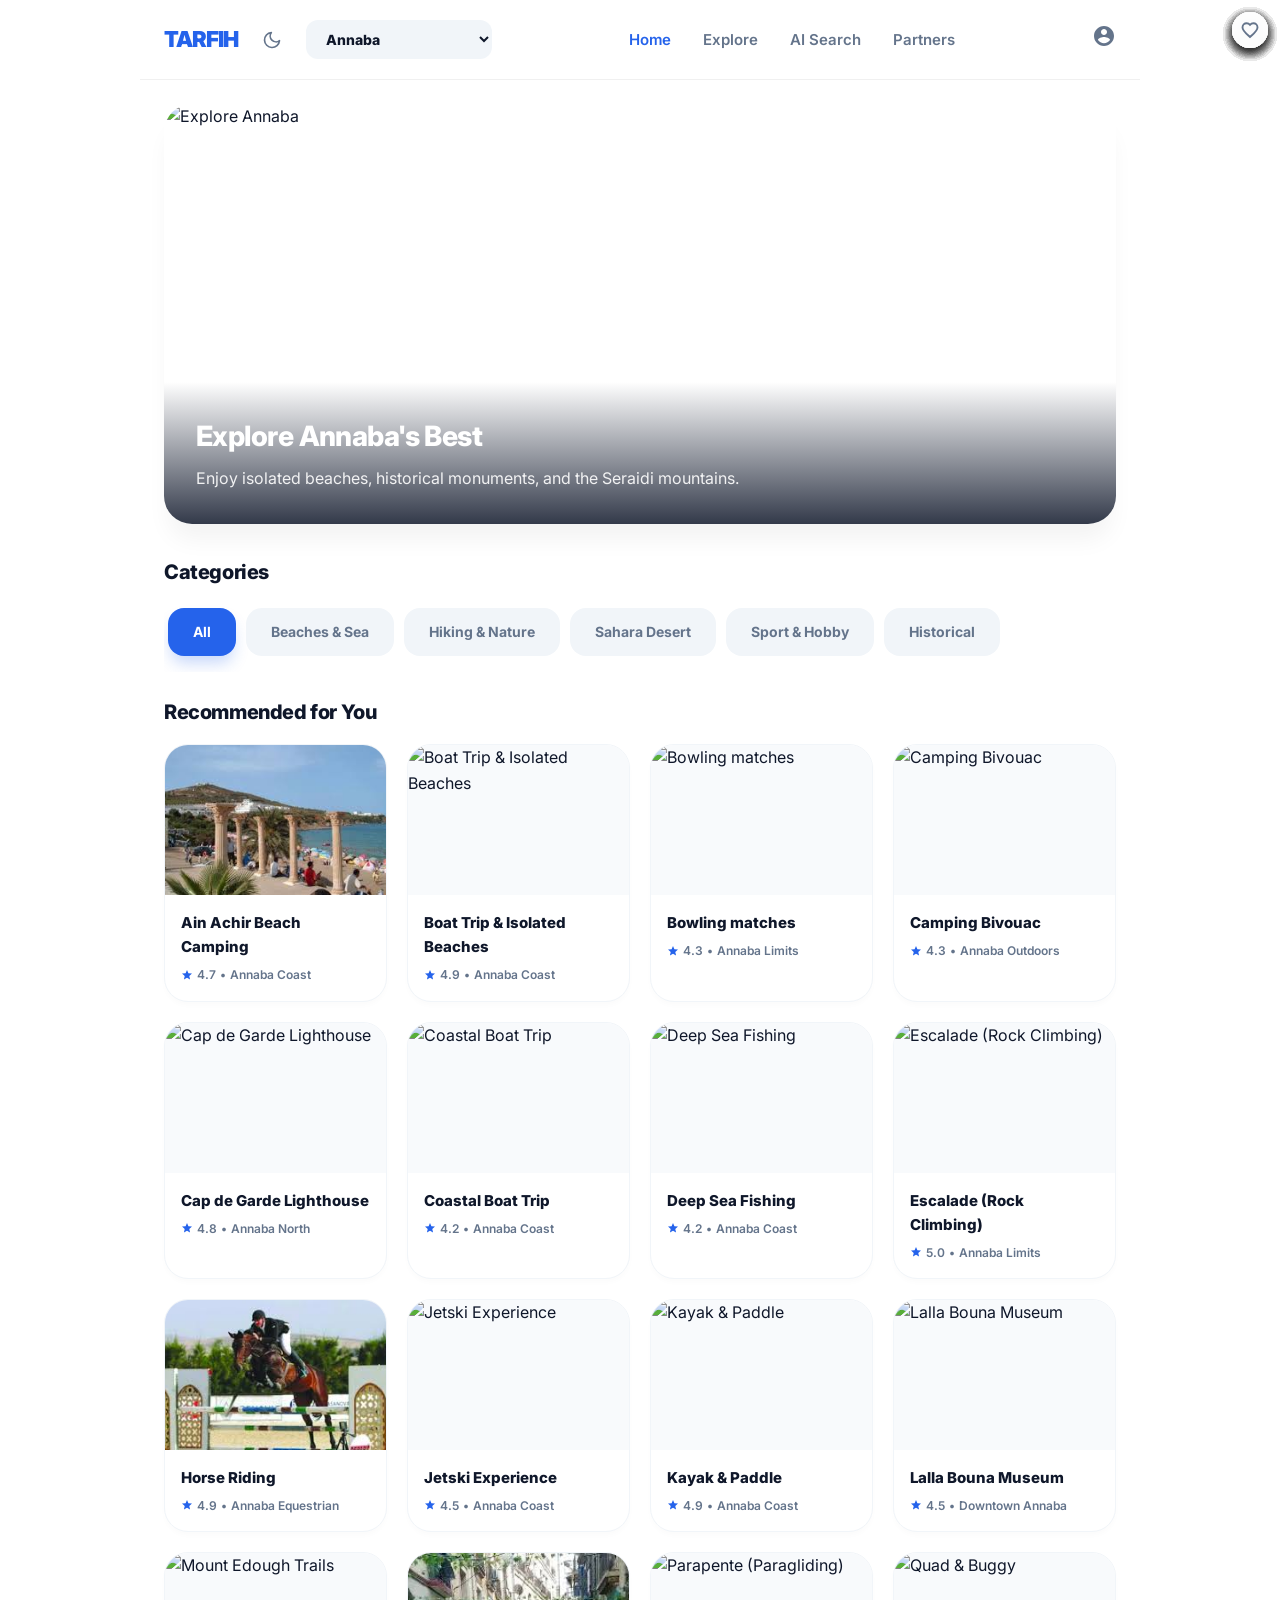
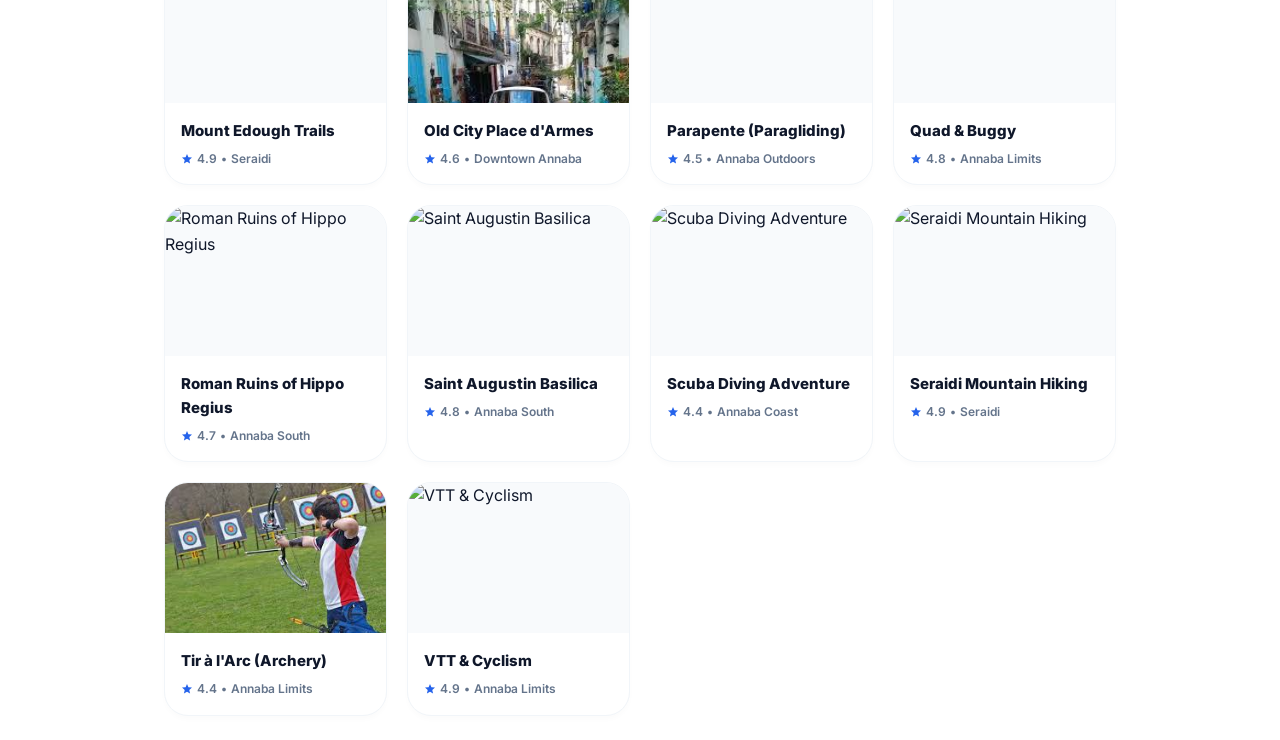
==== commit d093154b: "Move AI Search to independent page" ====
--- a/index.html
+++ b/index.html
@@ -48,7 +48,7 @@
             <nav class="desktop-nav">
                 <div class="nav-item active" data-target="home">Home</div>
                 <div class="nav-item" data-target="explore">Explore</div>
-                <div class="nav-item" data-target="favorites">Favorites</div>
+                <div class="nav-item" data-target="ai-search">AI Search</div>
                 <div class="nav-item" data-target="partners">Partners</div>
             </nav>
             <div class="user-profile nav-item" data-target="profile" style="cursor: pointer;">
@@ -89,7 +89,15 @@
                     <div class="category-pill" data-cat="Historical">Historical</div>
                 </div>
 
-                <div class="ai-search-wrapper">
+                <h2>Recommended for You</h2>
+                <div class="card-grid" id="recommended-grid">
+                    <!-- Cards will be injected by JS -->
+                </div>
+            </section>
+
+            <!-- AI Search Section -->
+            <section id="ai-search" class="section">
+                <div class="ai-search-wrapper" style="margin-top:0;">
                     <div class="ai-search-label">
                         <svg viewBox="0 0 24 24" width="16" height="16" fill="none" stroke="url(#ai-grad-label)"
                             stroke-width="2" stroke-linecap="round" stroke-linejoin="round">
@@ -135,8 +143,7 @@
                     <div class="ai-search-summary" id="ai-search-summary" style="display:none;"></div>
                 </div>
 
-                <h2>Recommended for You</h2>
-                <div class="card-grid" id="recommended-grid">
+                <div class="card-grid" id="ai-search-grid">
                     <!-- Cards will be injected by JS -->
                 </div>
             </section>
@@ -209,12 +216,11 @@
                 </svg>
                 <div class="nav-label">Explore</div>
             </div>
-            <div class="nav-item" data-target="favorites">
-                <svg viewBox="0 0 24 24" fill="currentColor">
-                    <path
-                        d="M12 21.35l-1.45-1.32C5.4 15.36 2 12.28 2 8.5 2 5.42 4.42 3 7.5 3c1.74 0 3.41.81 4.5 2.09C13.09 3.81 14.76 3 16.5 3 19.58 3 22 5.42 22 8.5c0 3.78-3.4 6.86-8.55 11.54L12 21.35z" />
-                </svg>
-                <div class="nav-label">Favorites</div>
+            <div class="nav-item" data-target="ai-search">
+                <svg viewBox="0 0 24 24" fill="currentColor">
+                    <path d="M12 2L15.09 8.26L22 9.27L17 14.14L18.18 21.02L12 17.77L5.82 21.02L7 14.14L2 9.27L8.91 8.26L12 2Z" />
+                </svg>
+                <div class="nav-label">AI Search</div>
             </div>
             <div class="nav-item" data-target="partners">
                 <svg viewBox="0 0 24 24" fill="currentColor">
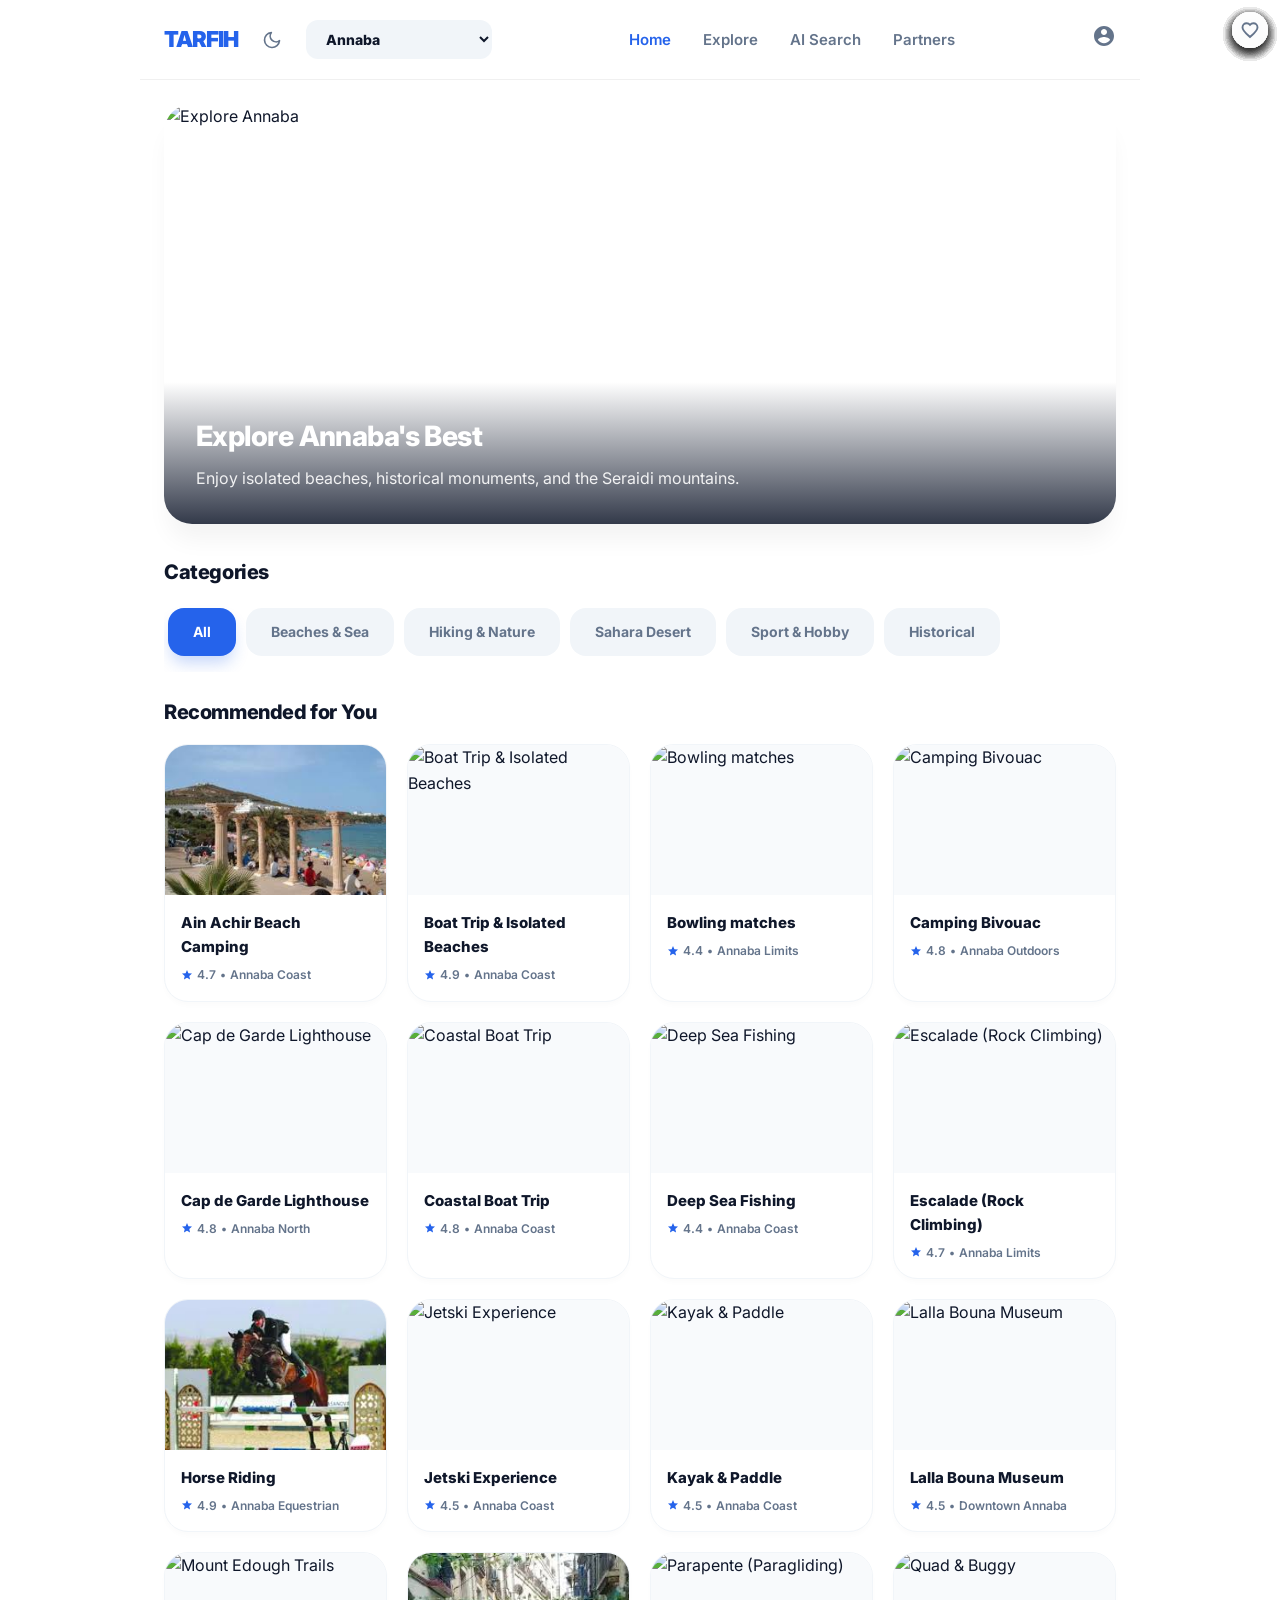
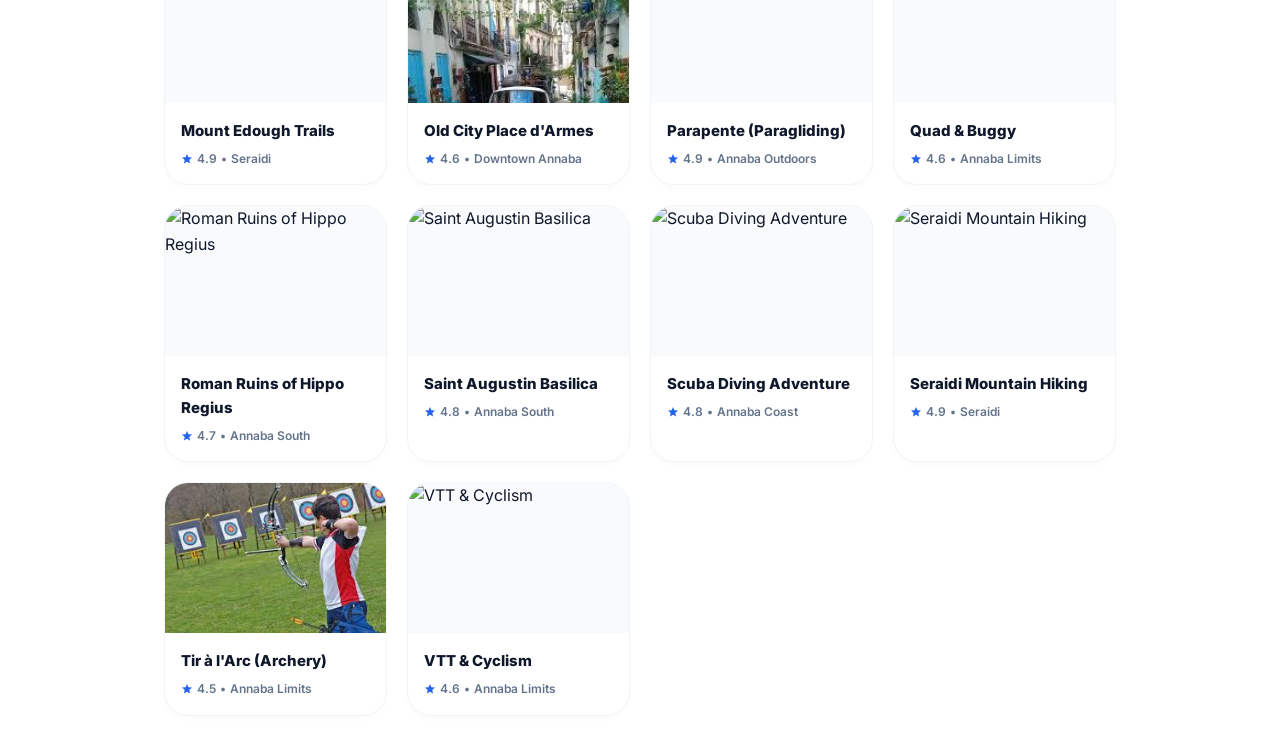
==== commit 1b103781: "updt" ====
--- a/index.html
+++ b/index.html
@@ -97,52 +97,38 @@
 
             <!-- AI Search Section -->
             <section id="ai-search" class="section">
-                <div class="ai-search-wrapper" style="margin-top:0;">
-                    <div class="ai-search-label">
-                        <svg viewBox="0 0 24 24" width="16" height="16" fill="none" stroke="url(#ai-grad-label)"
+                                <div class="ai-hero-container">
+                    <div class="ai-hero-icon-circle">
+                        <svg viewBox="0 0 24 24" width="36" height="36" fill="none" stroke="#fff"
                             stroke-width="2" stroke-linecap="round" stroke-linejoin="round">
-                            <defs>
-                                <linearGradient id="ai-grad-label" x1="0%" y1="0%" x2="100%" y2="100%">
-                                    <stop offset="0%" stop-color="#7C3AED" />
-                                    <stop offset="100%" stop-color="#06B6D4" />
-                                </linearGradient>
-                            </defs>
-                            <path
-                                d="M12 2L15.09 8.26L22 9.27L17 14.14L18.18 21.02L12 17.77L5.82 21.02L7 14.14L2 9.27L8.91 8.26L12 2Z" />
+                            <path d="M12 2L15.09 8.26L22 9.27L17 14.14L18.18 21.02L12 17.77L5.82 21.02L7 14.14L2 9.27L8.91 8.26L12 2Z" />
                         </svg>
-                        <span>AI Smart Search</span>
-                    </div>
-                    <div class="ai-search-container" id="ai-search-container">
-                        <div class="ai-search-icon">
-                            <svg viewBox="0 0 24 24" width="22" height="22" fill="none" stroke="url(#ai-grad)"
-                                stroke-width="1.8" stroke-linecap="round" stroke-linejoin="round">
-                                <defs>
-                                    <linearGradient id="ai-grad" x1="0%" y1="0%" x2="100%" y2="100%">
-                                        <stop offset="0%" stop-color="#7C3AED" />
-                                        <stop offset="100%" stop-color="#06B6D4" />
-                                    </linearGradient>
-                                </defs>
-                                <path
-                                    d="M12 2L15.09 8.26L22 9.27L17 14.14L18.18 21.02L12 17.77L5.82 21.02L7 14.14L2 9.27L8.91 8.26L12 2Z" />
+                    </div>
+                    <h1 class="ai-hero-title">Tarfih AI Assistant</h1>
+                    <p class="ai-hero-subtitle">Search intelligently in the Algerian entertainment database.<br>Ask your question in English or French.</p>
+
+                    <div class="ai-search-chips" id="ai-search-chips">
+                        <button class="ai-chip box-chip" data-query="cheap beach fun">&#127958;&#65039; Cheap beaches</button>
+                        <button class="ai-chip box-chip" data-query="top rated hiking">&#127956;&#65039; Top rated hikes</button>
+                        <button class="ai-chip box-chip" data-query="free activities in annaba">&#127379; Free things in Annaba</button>
+                        <button class="ai-chip box-chip" data-query="desert trip under 5000">&#127964;&#65039; Budget desert trip</button>
+                        <button class="ai-chip box-chip" data-query="historical sites">&#127984; Historical sites</button>
+                        <button class="ai-chip box-chip" data-query="adrenaline sports">&#9889; Adrenaline sports</button>
+                    </div>
+
+                    <div class="ai-hero-search-wrapper">
+                        <svg class="ai-mic-icon" viewBox="0 0 24 24" fill="none" stroke="currentColor" stroke-width="2" stroke-linecap="round" stroke-linejoin="round"><path d="M12 2a3 3 0 0 0-3 3v7a3 3 0 0 0 6 0V5a3 3 0 0 0-3-3Z"></path><path d="M19 10v2a7 7 0 0 1-14 0v-2"></path><line x1="12" y1="19" x2="12" y2="22"></line></svg>
+                        <input type="text" id="ai-search-input" placeholder='Ex: Find cheap technology SMEs in Oran...' autocomplete="off">
+                        <button class="ai-hero-send-btn" id="ai-hero-send-btn" aria-label="Search">
+                            <svg viewBox="0 0 24 24" width="20" height="20" fill="currentColor">
+                                <path d="M2.01 21L23 12 2.01 3 2 10l15 2-15 2z"></path>
                             </svg>
-                        </div>
-                        <input type="text" id="ai-search-input"
-                            placeholder='Try "cheap beach fun" or "best rated hiking"...' autocomplete="off">
-                        <button class="ai-search-clear" id="ai-search-clear" title="Clear search"
-                            style="display:none;">&times;</button>
-                    </div>
-                    <div class="ai-search-chips" id="ai-search-chips">
-                        <button class="ai-chip" data-query="cheap beach activities">&#127958;&#65039; Cheap beach
-                            fun</button>
-                        <button class="ai-chip" data-query="best rated adventure">&#11088; Top rated</button>
-                        <button class="ai-chip" data-query="free things to do">&#127379; Free activities</button>
-                        <button class="ai-chip" data-query="desert experience under 5000">&#127964;&#65039; Desert
-                            budget</button>
-                        <button class="ai-chip" data-query="adrenaline sports">&#9889; Adrenaline rush</button>
-                    </div>
+                        </button>
+                    </div>
+                    
+                    <p class="ai-hero-hint">?? Tip: specify the <strong>category</strong>, <strong>city</strong> or <strong>budget</strong> for more precise results</p>
                     <div class="ai-search-summary" id="ai-search-summary" style="display:none;"></div>
                 </div>
-
                 <div class="card-grid" id="ai-search-grid">
                     <!-- Cards will be injected by JS -->
                 </div>
@@ -242,4 +228,4 @@
     <script src="script.js"></script>
 </body>
 
-</html>+</html>
--- a/style.css
+++ b/style.css
@@ -715,3 +715,149 @@
     background: var(--primary);
     color: #fff;
 }
+
+/* ===== AI SEARCH ASSISTANT PAGE ===== */
+.ai-hero-container {
+    display: flex;
+    flex-direction: column;
+    align-items: center;
+    justify-content: center;
+    text-align: center;
+    padding: 60px 20px 40px;
+    max-width: 800px;
+    margin: 0 auto;
+}
+
+.ai-hero-icon-circle {
+    width: 80px;
+    height: 80px;
+    background: linear-gradient(135deg, #7C3AED, #5B21B6);
+    border-radius: 50%;
+    display: flex;
+    align-items: center;
+    justify-content: center;
+    margin-bottom: 24px;
+    box-shadow: 0 10px 25px rgba(124, 58, 237, 0.4);
+    animation: floatIcon 3s ease-in-out infinite;
+}
+
+@keyframes floatIcon {
+    0% { transform: translateY(0); }
+    50% { transform: translateY(-8px); }
+    100% { transform: translateY(0); }
+}
+
+.ai-hero-title {
+    font-size: 36px;
+    font-weight: 800;
+    color: var(--primary);
+    margin-bottom: 12px;
+    letter-spacing: -0.5px;
+}
+:root.dark-theme .ai-hero-title {
+    color: #a78bfa;
+}
+
+.ai-hero-subtitle {
+    font-size: 16px;
+    color: var(--text-muted);
+    line-height: 1.6;
+    margin-bottom: 40px;
+    max-width: 500px;
+}
+
+.ai-search-chips {
+    display: flex;
+    flex-wrap: wrap;
+    justify-content: center;
+    gap: 12px;
+    margin-bottom: 40px;
+}
+
+.box-chip {
+    padding: 10px 18px;
+    background: var(--surface);
+    border: 1px solid var(--glass-border);
+    border-radius: 12px !important;
+    font-size: 13.5px;
+    font-weight: 600;
+    color: var(--text-muted);
+    transition: all 0.2s ease;
+    box-shadow: 0 2px 5px rgba(0,0,0,0.02);
+}
+.box-chip:hover {
+    background: white;
+    border-color: #d8b4fe;
+    color: var(--primary);
+    transform: translateY(-2px);
+    box-shadow: 0 4px 12px rgba(124, 58, 237, 0.1);
+}
+:root.dark-theme .box-chip:hover {
+    background: var(--background);
+}
+
+.ai-hero-search-wrapper {
+    display: flex;
+    align-items: center;
+    width: 100%;
+    max-width: 650px;
+    background: var(--surface);
+    border: 1px solid var(--glass-border);
+    border-radius: 40px;
+    padding: 8px 8px 8px 24px;
+    box-shadow: 0 8px 30px rgba(0,0,0,0.06);
+    transition: all 0.3s ease;
+}
+.ai-hero-search-wrapper:focus-within {
+    background: var(--background);
+    border-color: #a78bfa;
+    box-shadow: 0 8px 40px rgba(124, 58, 237, 0.15);
+}
+
+.ai-mic-icon {
+    width: 20px;
+    height: 20px;
+    color: var(--text-muted);
+    margin-right: 12px;
+}
+
+#ai-search-input {
+    flex: 1;
+    background: transparent;
+    border: none;
+    font-size: 16px;
+    color: var(--text);
+    padding: 12px 0;
+    outline: none;
+}
+#ai-search-input::placeholder {
+    color: var(--text-muted);
+    opacity: 0.7;
+}
+
+.ai-hero-send-btn {
+    width: 48px;
+    height: 48px;
+    border-radius: 50%;
+    background: #7C3AED;
+    color: white;
+    border: none;
+    display: flex;
+    align-items: center;
+    justify-content: center;
+    cursor: pointer;
+    transition: all 0.2s ease;
+}
+.ai-hero-send-btn:hover {
+    background: #6D28D9;
+    transform: scale(1.05);
+}
+.ai-hero-send-btn:active {
+    transform: scale(0.95);
+}
+
+.ai-hero-hint {
+    margin-top: 24px;
+    font-size: 13px;
+    color: var(--text-muted);
+}
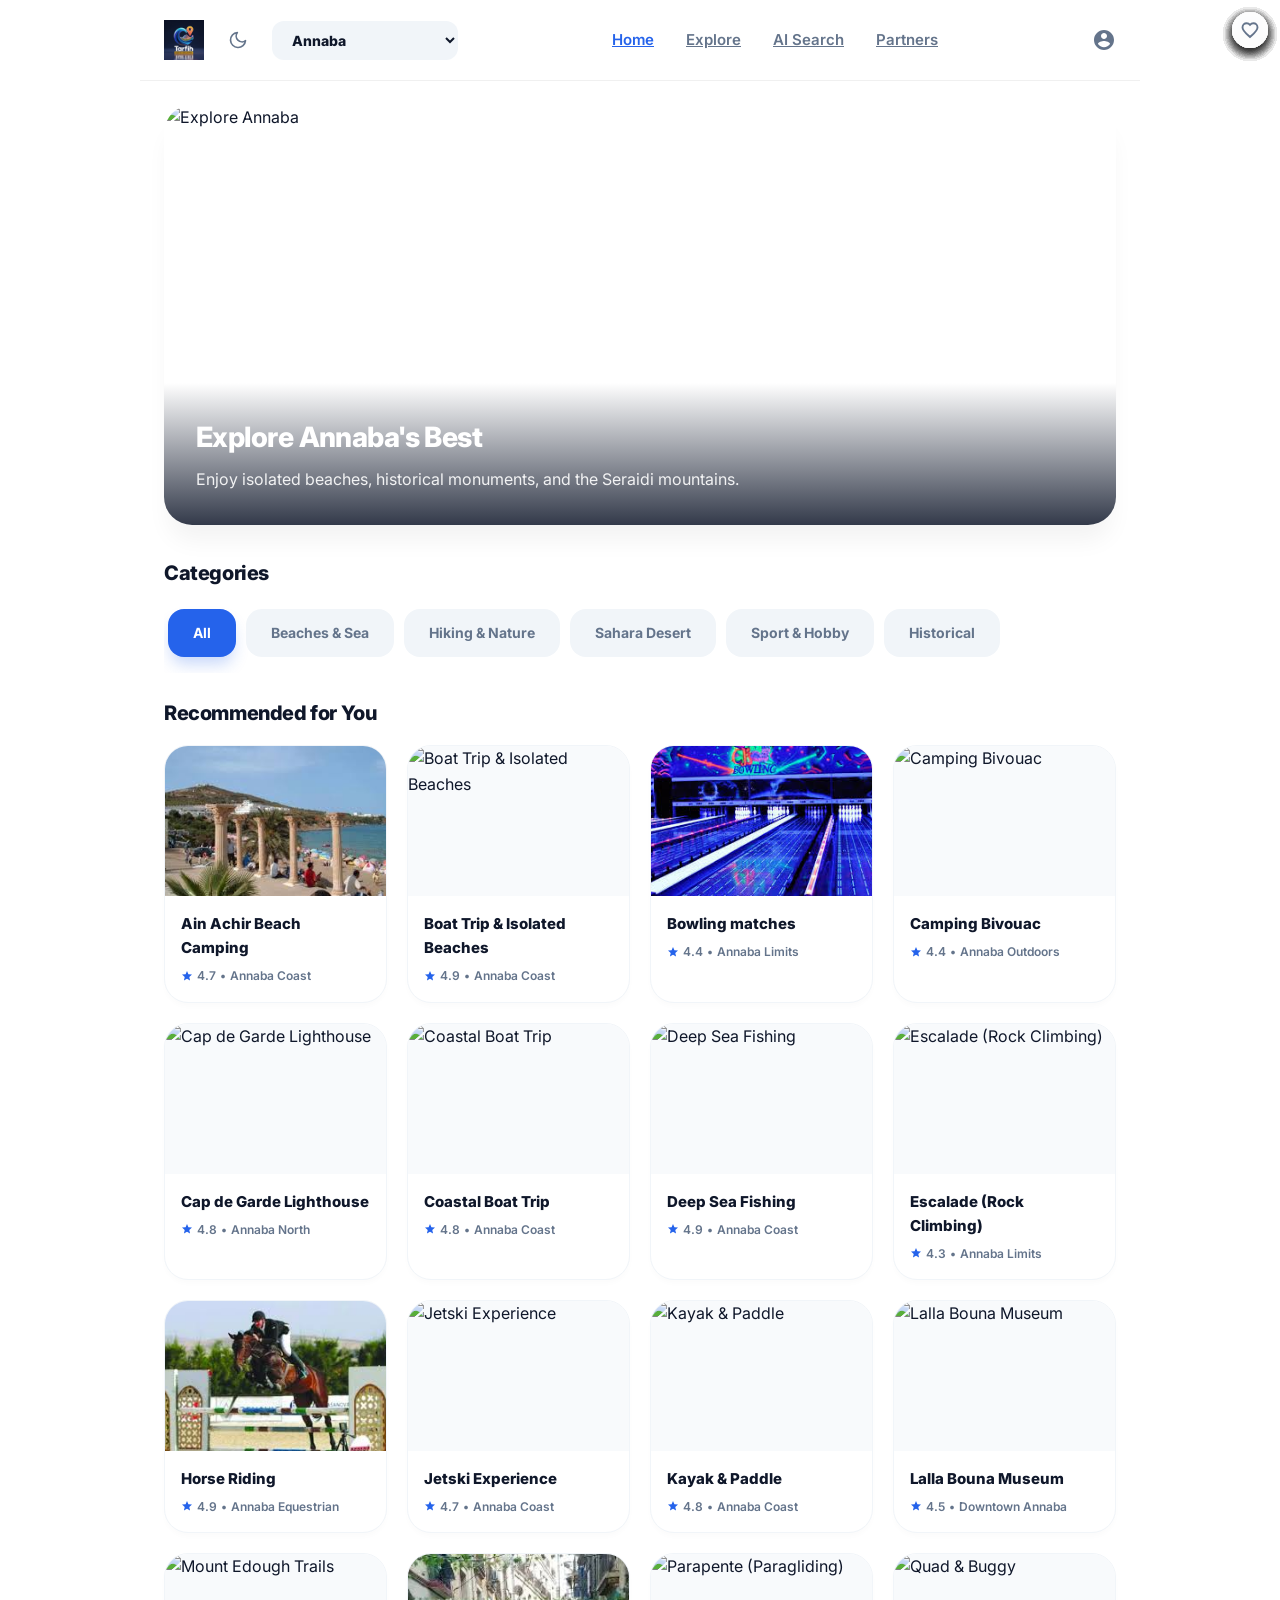
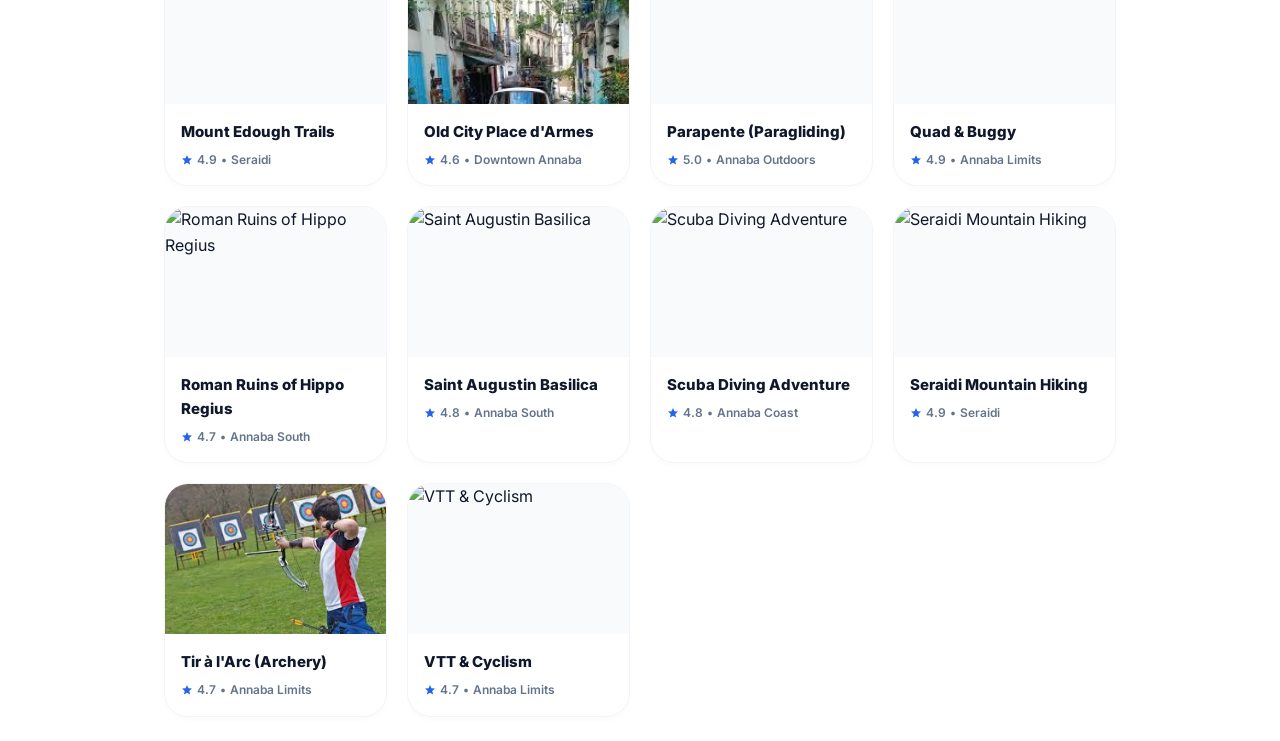
==== commit b01444fc: "logo" ====
--- a/index.html
+++ b/index.html
@@ -13,7 +13,7 @@
     <div class="app-container">
         <header>
             <div class="header-left" style="display: flex; align-items: center; gap: 16px;">
-                <div class="logo">TARFIH</div>
+                <img class="logo" src="imgs/logo.png" alt="Tarfih">
                 <button class="theme-toggle" id="theme-toggle" aria-label="Toggle Dark Mode">
                     <svg class="moon-icon" viewBox="0 0 24 24">
                         <path d="M21 12.79A9 9 0 1 1 11.21 3 7 7 0 0 0 21 12.79z"></path>
@@ -46,17 +46,17 @@
                 </select>
             </div>
             <nav class="desktop-nav">
-                <div class="nav-item active" data-target="home">Home</div>
-                <div class="nav-item" data-target="explore">Explore</div>
-                <div class="nav-item" data-target="ai-search">AI Search</div>
-                <div class="nav-item" data-target="partners">Partners</div>
+                <a class="nav-item" href="index.html" class="active">Home</a>
+                <a class="nav-item" href="explore.html">Explore</a>
+                <a class="nav-item" href="ai-search.html">AI Search</a>
+                <a class="nav-item" href="partners.html">Partners</a>
             </nav>
-            <div class="user-profile nav-item" data-target="profile" style="cursor: pointer;">
+            <a class="user-profile nav-item" href="profile.html" style="cursor: pointer; display: flex; align-items: center; color: var(--text-muted); text-decoration: none;">
                 <svg viewBox="0 0 24 24" width="24" height="24" fill="currentColor">
                     <path
                         d="M12 2C6.48 2 2 6.48 2 12s4.48 10 10 10 10-4.48 10-10S17.52 2 12 2zm0 3c1.66 0 3 1.34 3 3s-1.34 3-3 3-3-1.34-3-3 1.34-3 3-3zm0 14.2c-2.5 0-4.71-1.28-6-3.22.03-1.99 4-3.08 6-3.08 1.99 0 5.97 1.09 6 3.08-1.29 1.94-3.5 3.22-6 3.22z" />
                 </svg>
-            </div>
+            </a>
         </header>
 
         <main id="app-content">
@@ -68,8 +68,7 @@
                     to <span id="target-city-name">this location</span> soon.</p>
             </div>
 
-            <!-- Home Section -->
-            <section id="home" class="section active">
+<section id="home" class="section active">
                 <div class="featured-card">
                     <img src="https://billetsalgerie.com/wp-content/uploads/2025/04/Annaba.jpg" alt="Explore Annaba"
                         id="featured-img" style="object-position: center;">
@@ -95,137 +94,45 @@
                 </div>
             </section>
 
-            <!-- AI Search Section -->
-            <section id="ai-search" class="section">
-                                <div class="ai-hero-container">
-                    <div class="ai-hero-icon-circle">
-                        <svg viewBox="0 0 24 24" width="36" height="36" fill="none" stroke="#fff"
-                            stroke-width="2" stroke-linecap="round" stroke-linejoin="round">
-                            <path d="M12 2L15.09 8.26L22 9.27L17 14.14L18.18 21.02L12 17.77L5.82 21.02L7 14.14L2 9.27L8.91 8.26L12 2Z" />
-                        </svg>
-                    </div>
-                    <h1 class="ai-hero-title">Tarfih AI Assistant</h1>
-                    <p class="ai-hero-subtitle">Search intelligently in the Algerian entertainment database.<br>Ask your question in English or French.</p>
-
-                    <div class="ai-search-chips" id="ai-search-chips">
-                        <button class="ai-chip box-chip" data-query="cheap beach fun">&#127958;&#65039; Cheap beaches</button>
-                        <button class="ai-chip box-chip" data-query="top rated hiking">&#127956;&#65039; Top rated hikes</button>
-                        <button class="ai-chip box-chip" data-query="free activities in annaba">&#127379; Free things in Annaba</button>
-                        <button class="ai-chip box-chip" data-query="desert trip under 5000">&#127964;&#65039; Budget desert trip</button>
-                        <button class="ai-chip box-chip" data-query="historical sites">&#127984; Historical sites</button>
-                        <button class="ai-chip box-chip" data-query="adrenaline sports">&#9889; Adrenaline sports</button>
-                    </div>
-
-                    <div class="ai-hero-search-wrapper">
-                        <svg class="ai-mic-icon" viewBox="0 0 24 24" fill="none" stroke="currentColor" stroke-width="2" stroke-linecap="round" stroke-linejoin="round"><path d="M12 2a3 3 0 0 0-3 3v7a3 3 0 0 0 6 0V5a3 3 0 0 0-3-3Z"></path><path d="M19 10v2a7 7 0 0 1-14 0v-2"></path><line x1="12" y1="19" x2="12" y2="22"></line></svg>
-                        <input type="text" id="ai-search-input" placeholder='Ex: Find cheap technology SMEs in Oran...' autocomplete="off">
-                        <button class="ai-hero-send-btn" id="ai-hero-send-btn" aria-label="Search">
-                            <svg viewBox="0 0 24 24" width="20" height="20" fill="currentColor">
-                                <path d="M2.01 21L23 12 2.01 3 2 10l15 2-15 2z"></path>
-                            </svg>
-                        </button>
-                    </div>
-                    
-                    <p class="ai-hero-hint">?? Tip: specify the <strong>category</strong>, <strong>city</strong> or <strong>budget</strong> for more precise results</p>
-                    <div class="ai-search-summary" id="ai-search-summary" style="display:none;"></div>
-                </div>
-                <div class="card-grid" id="ai-search-grid">
-                    <!-- Cards will be injected by JS -->
-                </div>
-            </section>
-
-            <!-- Explore Section -->
-            <section id="explore" class="section">
-                <h2>Explore New Places</h2>
-                <div class="card-grid" id="explore-grid">
-                    <!-- Cards will be injected by JS -->
-                </div>
-            </section>
-
-            <!-- Favorites Section -->
-            <section id="favorites" class="section">
-                <h2>Your Favorites</h2>
-                <div class="card-grid" id="favorites-grid">
-                    <p style="color: var(--text-muted); text-align: center; margin-top: 40px;">No favorites yet. Start
-                        exploring!</p>
-                </div>
-            </section>
-
-            <!-- Partners Section -->
-            <section id="partners" class="section">
-                <h2>Our Verified Partners</h2>
-                <p style="color: var(--text-muted); margin-bottom: 20px;">Discover the amazing companies providing these experiences.</p>
-                <div class="card-grid" id="partners-grid">
-                    <!-- Cards will be injected by JS -->
-                </div>
-            </section>
-
-            <!-- Profile Section -->
-            <section id="profile" class="section">
-                <h2>Profile</h2>
-                <div class="profile-card"
-                    style="background: var(--surface); padding: 24px; border-radius: 20px; text-align: center;">
-                    <div
-                        style="width: 80px; height: 80px; background: var(--primary); border-radius: 50%; margin: 0 auto 16px;">
-                    </div>
-                    <h3>Guest User</h3>
-                    <p style="color: var(--text-muted);">Sign in to save your progress</p>
-                </div>
-            </section>
-
-            <!-- Offer Details Section (Hidden by default, shown via JS) -->
-            <section id="offer-details" class="section">
-                <button id="back-button"
-                    style="background: none; border: none; color: var(--text); display: flex; align-items: center; gap: 8px; font-size: 16px; margin-bottom: 20px; cursor: pointer;">
-                    <svg width="24" height="24" fill="currentColor" viewBox="0 0 24 24">
-                        <path d="M20 11H7.83l5.59-5.59L12 4l-8 8 8 8 1.41-1.41L7.83 13H20v-2z" />
-                    </svg>
-                    Back
-                </button>
-                <div id="offer-content">
-                    <!-- Dynamic details injected via JS -->
-                </div>
-            </section>
         </main>
 
         <nav class="bottom-nav">
-            <div class="nav-item active" data-target="home">
-                <svg viewBox="0 0 24 24" fill="currentColor">
+            <a class="nav-item" href="index.html" style="text-decoration:none;">
+                <svg viewBox="0 0 24 24" fill="currentColor" width="24" height="24">
                     <path d="M10 20v-6h4v6h5v-8h3L12 3 2 12h3v8z" />
                 </svg>
                 <div class="nav-label">Home</div>
-            </div>
-            <div class="nav-item" data-target="explore">
-                <svg viewBox="0 0 24 24" fill="currentColor">
+            </a>
+            <a class="nav-item" href="explore.html" style="text-decoration:none;">
+                <svg viewBox="0 0 24 24" fill="currentColor" width="24" height="24">
                     <path
                         d="M15.5 14h-.79l-.28-.27C15.41 12.59 16 11.11 16 9.5 16 5.91 13.09 3 9.5 3S3 5.91 3 9.5 5.91 16 9.5 16c1.61 0 3.09-.59 4.23-1.57l.27.28v.79l5 4.99L20.49 19l-4.99-5zm-6 0C7.01 14 5 11.99 5 9.5S7.01 5 9.5 5 14 7.01 14 9.5 11.99 14 9.5 14z" />
                 </svg>
                 <div class="nav-label">Explore</div>
-            </div>
-            <div class="nav-item" data-target="ai-search">
-                <svg viewBox="0 0 24 24" fill="currentColor">
+            </a>
+            <a class="nav-item" href="ai-search.html" style="text-decoration:none;">
+                <svg viewBox="0 0 24 24" fill="currentColor" width="24" height="24">
                     <path d="M12 2L15.09 8.26L22 9.27L17 14.14L18.18 21.02L12 17.77L5.82 21.02L7 14.14L2 9.27L8.91 8.26L12 2Z" />
                 </svg>
                 <div class="nav-label">AI Search</div>
-            </div>
-            <div class="nav-item" data-target="partners">
-                <svg viewBox="0 0 24 24" fill="currentColor">
+            </a>
+            <a class="nav-item" href="partners.html" style="text-decoration:none;">
+                <svg viewBox="0 0 24 24" fill="currentColor" width="24" height="24">
                     <path d="M16 11c1.66 0 2.99-1.34 2.99-3S17.66 5 16 5c-1.66 0-3 1.34-3 3s1.34 3 3 3zm-8 0c1.66 0 2.99-1.34 2.99-3S9.66 5 8 5C6.34 5 5 6.34 5 8s1.34 3 3 3zm0 2c-2.33 0-7 1.17-7 3.5V19h14v-2.5c0-2.33-4.67-3.5-7-3.5zm8 0c-.29 0-.62.02-.97.05 1.16.84 1.97 1.97 1.97 3.45V19h6v-2.5c0-2.33-4.67-3.5-7-3.5z"/>
                 </svg>
                 <div class="nav-label">Partners</div>
-            </div>
-            <div class="nav-item" data-target="profile">
-                <svg viewBox="0 0 24 24" fill="currentColor">
+            </a>
+            <a class="nav-item" href="profile.html" style="text-decoration:none;">
+                <svg viewBox="0 0 24 24" fill="currentColor" width="24" height="24">
                     <path
                         d="M12 12c2.21 0 4-1.79 4-4s-1.79-4-4-4-4 1.79-4 4 1.79 4 4 4zm0 2c-2.67 0-8 1.34-8 4v2h16v-2c0-2.66-5.33-4-8-4z" />
                 </svg>
                 <div class="nav-label">Profile</div>
-            </div>
+            </a>
         </nav>
     </div>
     <div id="modal-container"></div>
     <script src="db.js"></script>
     <script src="script.js"></script>
 </body>
-
 </html>
--- a/style.css
+++ b/style.css
@@ -77,10 +77,10 @@
 }
 
 .logo {
-    font-size: 22px;
-    font-weight: 900;
-    letter-spacing: -1px;
-    color: var(--primary);
+    display: block;
+    width: auto;
+    height: 40px;
+    object-fit: contain;
 }
 
 .desktop-nav {
@@ -308,6 +308,44 @@
 
 .ai-keyword { background: #bae6fd; padding: 2px 8px; border-radius: 6px; color: #0284c7; }
 
+.ai-chat-thread {
+    margin-top: 14px;
+    display: flex;
+    flex-direction: column;
+    gap: 10px;
+    max-height: 320px;
+    overflow-y: auto;
+    padding-right: 4px;
+}
+
+.ai-chat-msg {
+    max-width: 88%;
+    padding: 10px 12px;
+    border-radius: 14px;
+    font-size: 13px;
+    line-height: 1.5;
+    border: 1px solid transparent;
+}
+
+.ai-chat-msg.user {
+    align-self: flex-end;
+    background: #dbeafe;
+    color: #1e3a8a;
+    border-color: #bfdbfe;
+}
+
+.ai-chat-msg.bot {
+    align-self: flex-start;
+    background: #f8fafc;
+    color: var(--text);
+    border-color: #e2e8f0;
+}
+
+.ai-chat-msg .chat-title {
+    font-weight: 700;
+    margin-bottom: 4px;
+}
+
 /* Bottom Nav Light */
 .bottom-nav {
     position: fixed;
@@ -588,20 +626,7 @@
     transform: translateY(-6px);
     box-shadow: 0 16px 40px rgba(108,99,255,0.18);
 }
-.partner-card-img {
-    position: relative;
-    height: 180px;
-    overflow: hidden;
-}
-.partner-card-img img {
-    width: 100%;
-    height: 100%;
-    object-fit: cover;
-    transition: transform 0.4s ease;
-}
-.partner-card:hover .partner-card-img img {
-    transform: scale(1.06);
-}
+/* .partner-card-img styles are defined in the carousel section below */
 .partner-badge {
     position: absolute;
     top: 12px;
@@ -774,26 +799,59 @@
     margin-bottom: 40px;
 }
 
-.box-chip {
+.ai-search-chips .ai-chip.box-chip {
     padding: 10px 18px;
-    background: var(--surface);
-    border: 1px solid var(--glass-border);
-    border-radius: 12px !important;
-    font-size: 13.5px;
-    font-weight: 600;
-    color: var(--text-muted);
-    transition: all 0.2s ease;
-    box-shadow: 0 2px 5px rgba(0,0,0,0.02);
-}
-.box-chip:hover {
-    background: white;
-    border-color: #d8b4fe;
-    color: var(--primary);
-    transform: translateY(-2px);
-    box-shadow: 0 4px 12px rgba(124, 58, 237, 0.1);
-}
-:root.dark-theme .box-chip:hover {
-    background: var(--background);
+    border-radius: 999px !important;
+    border: 1px solid #e2e8f0;
+    background: linear-gradient(180deg, #ffffff 0%, #f8fafc 100%);
+    color: #475569;
+    font-size: 13px;
+    font-weight: 700;
+    letter-spacing: 0.1px;
+    transition: transform 0.2s ease, box-shadow 0.2s ease, border-color 0.2s ease, background 0.2s ease, color 0.2s ease;
+    box-shadow: 0 2px 8px rgba(15, 23, 42, 0.05);
+}
+
+.ai-search-chips .ai-chip.box-chip:hover {
+    transform: translateY(-1px);
+    border-color: #c4b5fd;
+    color: #4f46e5;
+    background: linear-gradient(180deg, #ffffff 0%, #f5f3ff 100%);
+    box-shadow: 0 8px 20px rgba(99, 102, 241, 0.12);
+}
+
+.ai-search-chips .ai-chip.box-chip:focus-visible {
+    outline: none;
+    border-color: #818cf8;
+    box-shadow: 0 0 0 3px rgba(129, 140, 248, 0.25);
+}
+
+.ai-search-chips .ai-chip.box-chip.active {
+    background: linear-gradient(135deg, #4f46e5 0%, #7c3aed 100%);
+    border-color: transparent;
+    color: #ffffff;
+    transform: translateY(-1px);
+    box-shadow: 0 10px 24px rgba(79, 70, 229, 0.3);
+}
+
+:root.dark-theme .ai-search-chips .ai-chip.box-chip {
+    background: linear-gradient(180deg, #1f2937 0%, #111827 100%);
+    border-color: #334155;
+    color: #cbd5e1;
+    box-shadow: 0 2px 10px rgba(0, 0, 0, 0.25);
+}
+
+:root.dark-theme .ai-search-chips .ai-chip.box-chip:hover {
+    border-color: #6366f1;
+    color: #c7d2fe;
+    background: linear-gradient(180deg, #1f2937 0%, #1e1b4b 100%);
+    box-shadow: 0 8px 20px rgba(99, 102, 241, 0.25);
+}
+
+:root.dark-theme .ai-search-chips .ai-chip.box-chip.active {
+    background: linear-gradient(135deg, #6366f1 0%, #8b5cf6 100%);
+    color: #ffffff;
+    border-color: transparent;
 }
 
 .ai-hero-search-wrapper {
@@ -861,3 +919,108 @@
     font-size: 13px;
     color: var(--text-muted);
 }
+
+/* ===== PARTNER CARD IMAGE CAROUSEL ===== */
+.partner-card-img {
+    position: relative;
+    height: 200px;
+    overflow: hidden;
+    background: #f1f5f9;
+    border-radius: 20px 20px 0 0;
+    user-select: none;
+    touch-action: pan-y;
+}
+
+.pc-track {
+    will-change: transform;
+    height: 100%;
+}
+
+.pc-slide {
+    height: 100%;
+    overflow: hidden;
+}
+
+.pc-slide img {
+    width: 100%;
+    height: 100%;
+    object-fit: cover;
+    display: block;
+    pointer-events: none;
+    transition: transform 0.45s ease;
+}
+
+.partner-card:hover .pc-slide.active img {
+    transform: scale(1.05);
+}
+
+/* Arrow buttons */
+.pc-arrow {
+    position: absolute;
+    top: 50%;
+    transform: translateY(-50%);
+    width: 32px;
+    height: 32px;
+    background: rgba(255,255,255,0.88);
+    backdrop-filter: blur(6px);
+    border: none;
+    border-radius: 50%;
+    font-size: 20px;
+    line-height: 1;
+    cursor: pointer;
+    display: flex;
+    align-items: center;
+    justify-content: center;
+    color: #0f172a;
+    box-shadow: 0 4px 12px rgba(0,0,0,0.18);
+    transition: opacity 0.2s, transform 0.2s, background 0.2s;
+    opacity: 0;
+    z-index: 20;
+}
+
+.partner-card:hover .pc-arrow {
+    opacity: 1;
+}
+
+.pc-prev { left: 10px; }
+.pc-next { right: 10px; }
+
+.pc-arrow:hover {
+    background: white;
+    transform: translateY(-50%) scale(1.1);
+}
+
+/* Dot indicators */
+.pc-dots {
+    position: absolute;
+    bottom: 10px;
+    left: 50%;
+    transform: translateX(-50%);
+    display: flex;
+    gap: 6px;
+    z-index: 20;
+}
+
+.pc-dot {
+    width: 7px;
+    height: 7px;
+    border-radius: 50%;
+    background: rgba(255,255,255,0.55);
+    border: 1.5px solid rgba(255,255,255,0.8);
+    cursor: pointer;
+    transition: background 0.25s, transform 0.25s;
+}
+
+.pc-dot.active {
+    background: white;
+    transform: scale(1.3);
+}
+
+/* Dark theme carousel */
+:root.dark-theme .pc-arrow {
+    background: rgba(30,41,59,0.88);
+    color: #f8fafc;
+}
+:root.dark-theme .pc-arrow:hover {
+    background: #1e293b;
+}
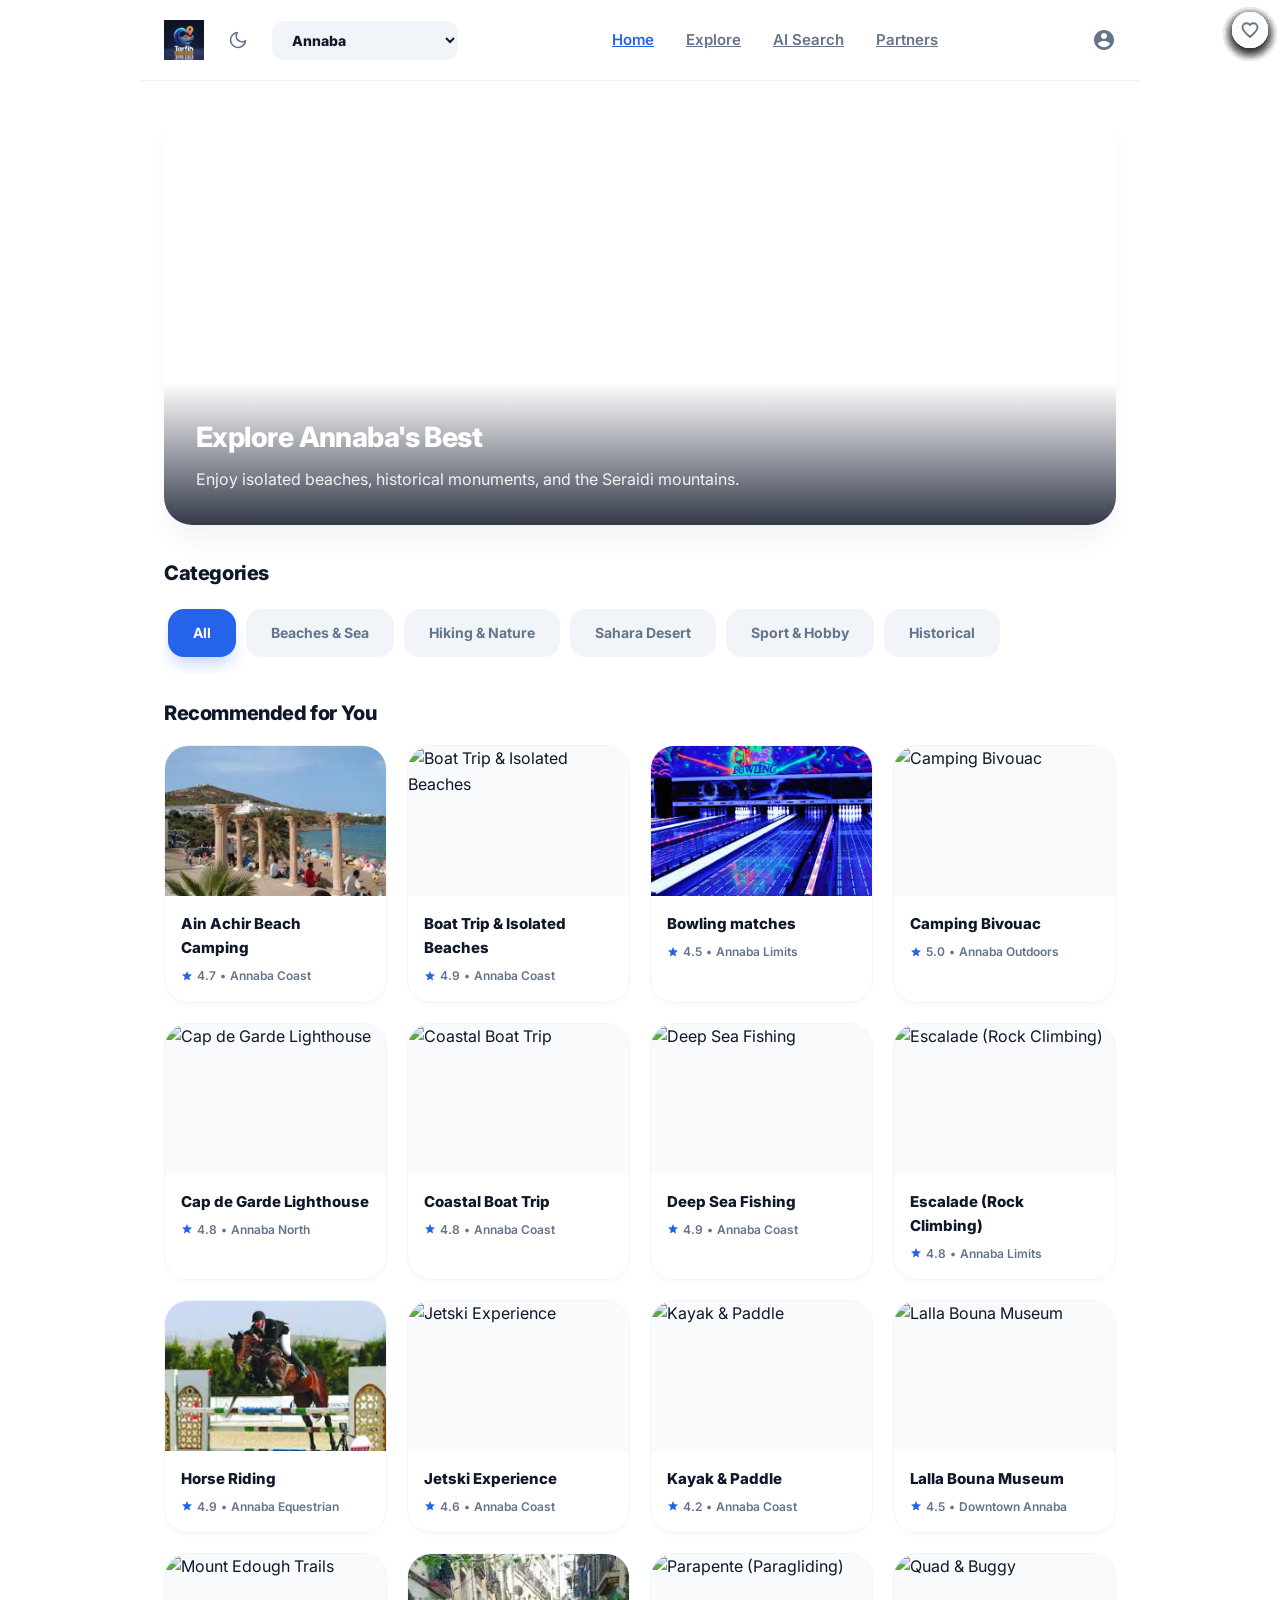
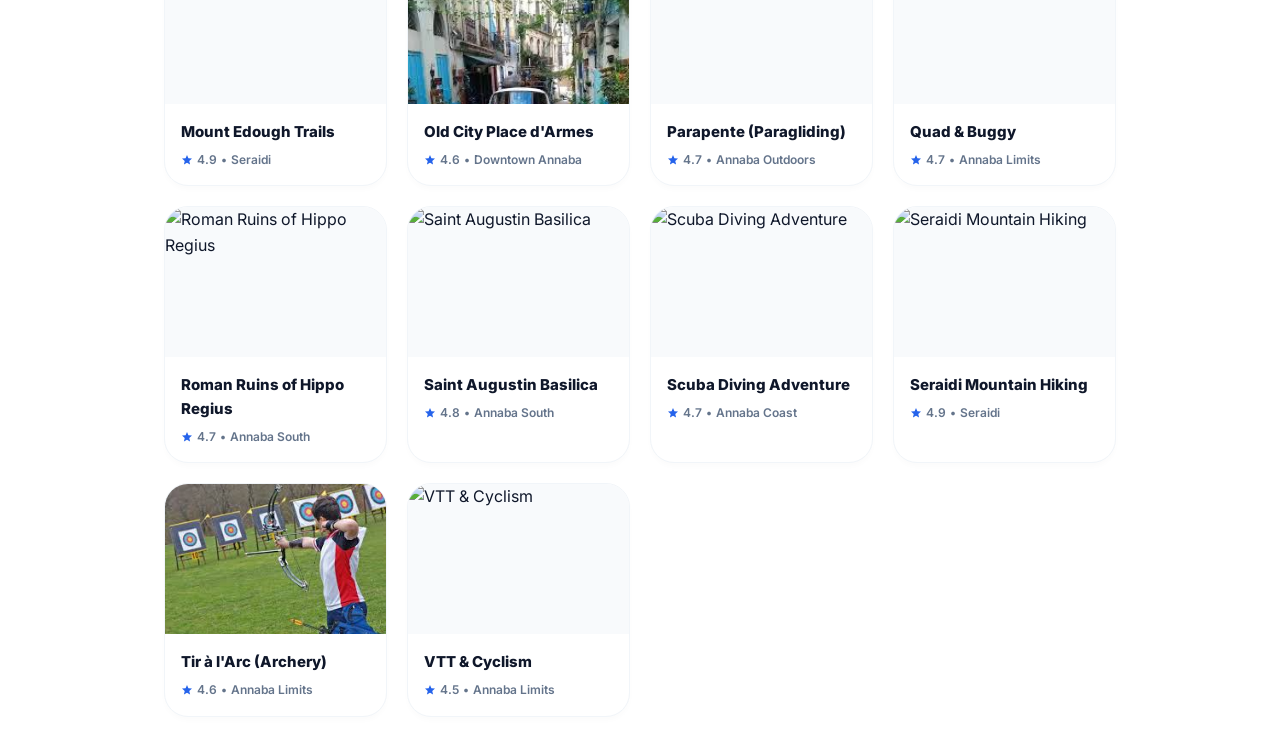
==== commit 6248c041: "transition" ====
--- a/index.html
+++ b/index.html
@@ -70,8 +70,10 @@
 
 <section id="home" class="section active">
                 <div class="featured-card">
-                    <img src="https://billetsalgerie.com/wp-content/uploads/2025/04/Annaba.jpg" alt="Explore Annaba"
-                        id="featured-img" style="object-position: center;">
+                    <img src="imgs/transition1.jpg.jpeg" alt="Explore Annaba" id="featured-img"
+                        class="featured-slide featured-slide-one">
+                    <img src="imgs/transition2.jpg.jpeg" alt="" class="featured-slide featured-slide-two"
+                        aria-hidden="true">
                     <div class="featured-content">
                         <h2>Explore Annaba's Best</h2>
                         <p>Enjoy isolated beaches, historical monuments, and the Seraidi mountains.</p>
--- a/style.css
+++ b/style.css
@@ -153,9 +153,36 @@
 }
 
 .featured-card img {
+    position: absolute;
+    inset: 0;
     width: 100%;
     height: 100%;
     object-fit: cover;
+    object-position: center;
+}
+
+.featured-slide {
+    opacity: 0;
+}
+
+.featured-slide-one {
+    animation: featuredFadeOne 8s ease-in-out infinite;
+}
+
+.featured-slide-two {
+    animation: featuredFadeTwo 8s ease-in-out infinite;
+}
+
+@keyframes featuredFadeOne {
+    0%, 42% { opacity: 1; }
+    50%, 92% { opacity: 0; }
+    100% { opacity: 1; }
+}
+
+@keyframes featuredFadeTwo {
+    0%, 42% { opacity: 0; }
+    50%, 92% { opacity: 1; }
+    100% { opacity: 0; }
 }
 
 .featured-content {
@@ -163,6 +190,7 @@
     bottom: 0;
     left: 0;
     right: 0;
+    z-index: 1;
     padding: 32px;
     background: linear-gradient(transparent, rgba(15, 23, 42, 0.85));
 }
